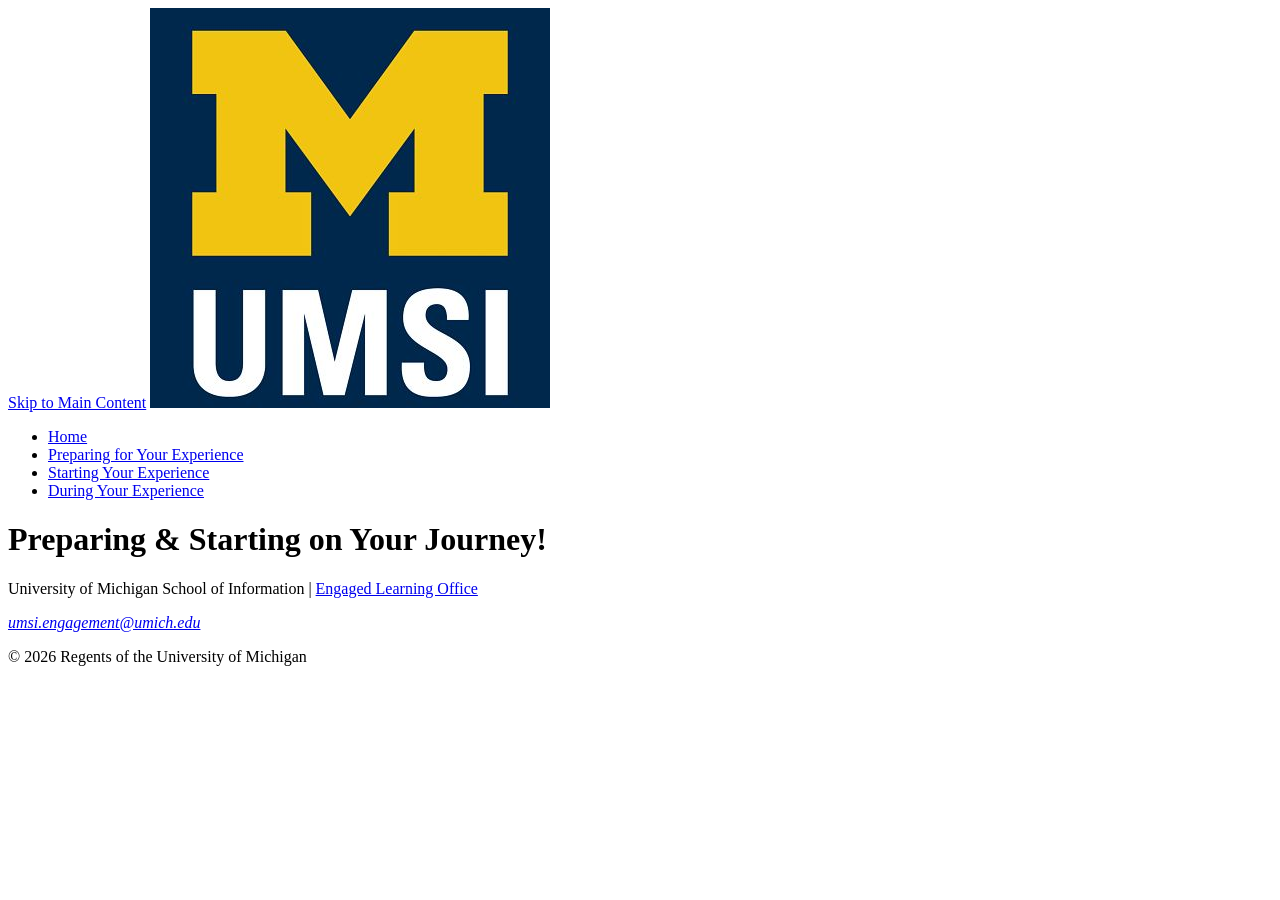
==== during.html @ 865bb902 "Add files via upload" ====
<!DOCTYPE html>
<html lang="en">
<head>
    <meta charset="UTF-8">
    <meta name="viewport" content="width=device-width, initial-scale=1.0">
    <title>During Your Experience | UMSI</title>
</head>
<body>

    <header>

  <a href = "#main">Skip to Main Content</a>
        <img src="images/UMSI_signature_vertical_informal_solidblue.jpg" alt="UMSI Logo">
        <nav>
            <ul>
                <li><a href="index.html">Home</a></li>
                <li><a href="prep.html">Preparing for Your Experience</a></li>
                <li><a href="starting.html">Starting Your Experience</a></li>
                <li><a href="during.html">During Your Experience</a></li>
            </ul>
        </nav>
    <h1>Preparing & Starting on Your Journey!</h1>
  </header>
<main id="main">


</main>
<footer>
        <p>University of Michigan School of Information | <a href="https://www.si.umich.edu/programs/engaged-learning/about-engaged-learning-office">Engaged Learning Office </a></p>
      <address>
        <a href="mailto:umsi.engagement@umich.edu">umsi.engagement@umich.edu</a>
      </address>
      <p>&copy; 2026 Regents of the University of Michigan</p>
    </footer>
    
</body>

</html>
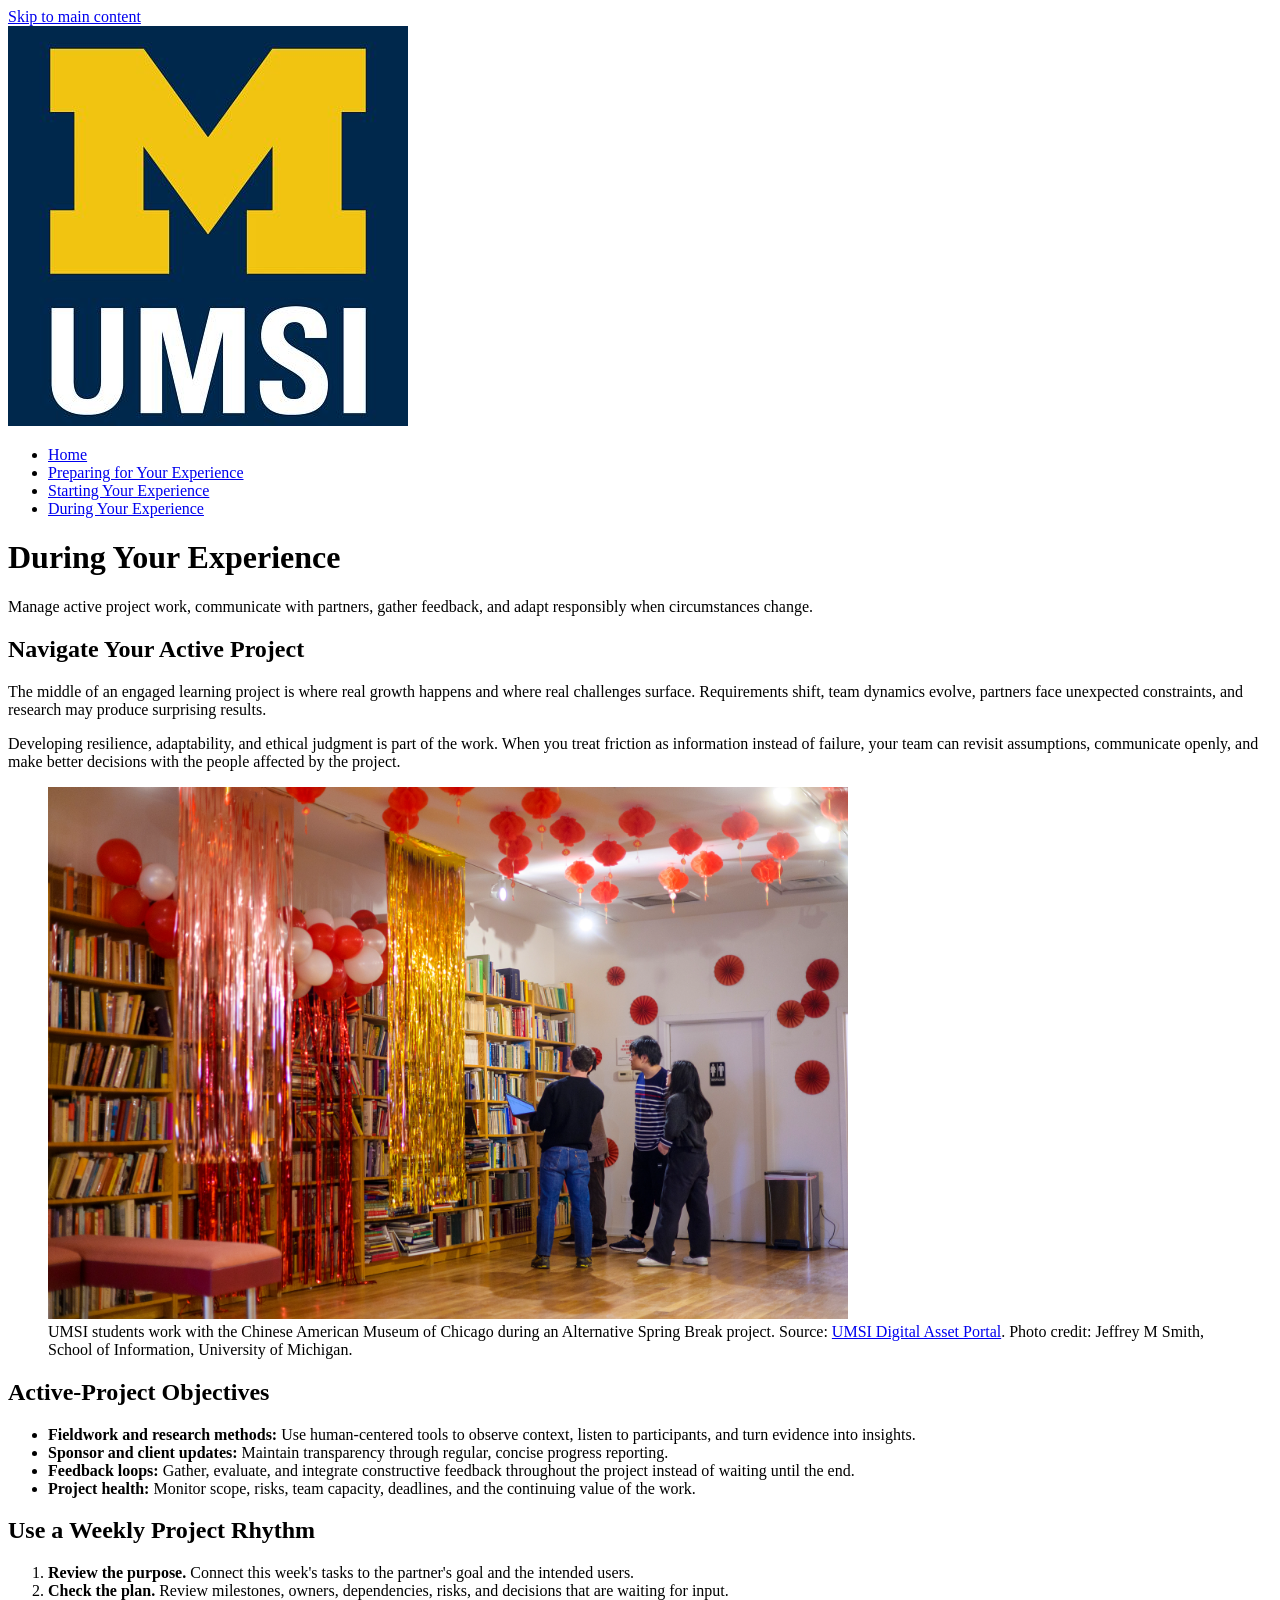
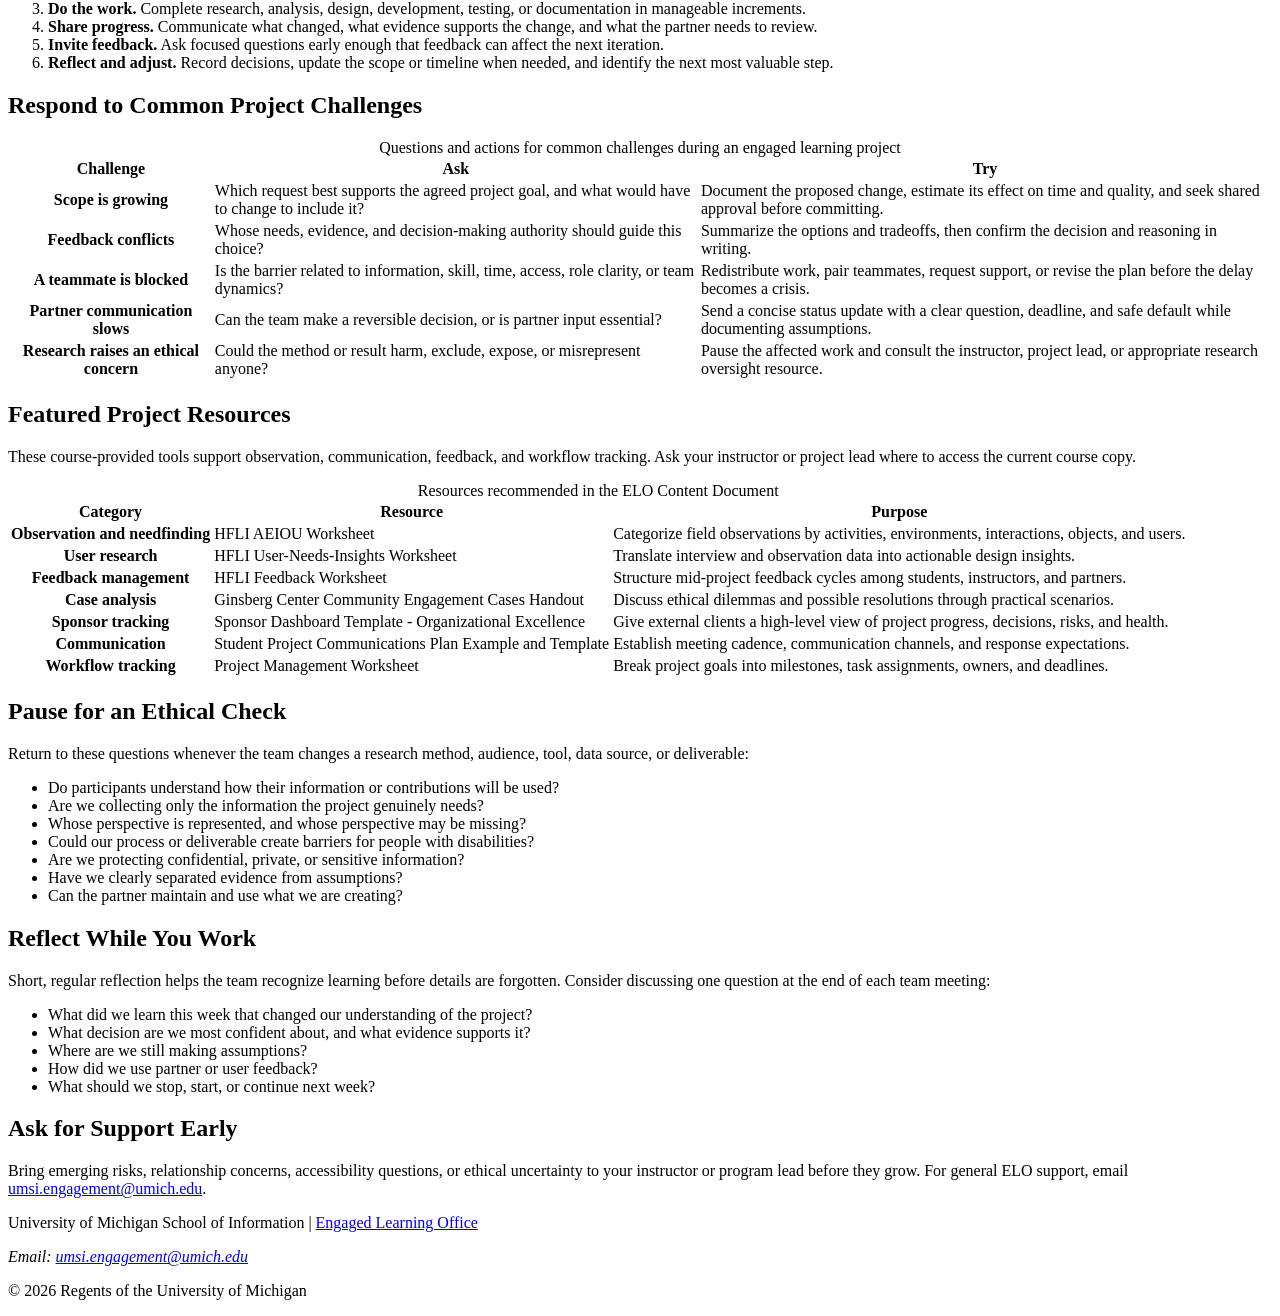
==== commit 80c79dff: "Update during experience page" ====
--- a/during.html
+++ b/during.html
@@ -1,38 +1,200 @@
-<!DOCTYPE html>
-<html lang="en">
-<head>
-    <meta charset="UTF-8">
-    <meta name="viewport" content="width=device-width, initial-scale=1.0">
-    <title>During Your Experience | UMSI</title>
-</head>
-<body>
-
-    <header>
-
-  <a href = "#main">Skip to Main Content</a>
-        <img src="images/UMSI_signature_vertical_informal_solidblue.jpg" alt="UMSI Logo">
-        <nav>
-            <ul>
-                <li><a href="index.html">Home</a></li>
-                <li><a href="prep.html">Preparing for Your Experience</a></li>
-                <li><a href="starting.html">Starting Your Experience</a></li>
-                <li><a href="during.html">During Your Experience</a></li>
-            </ul>
-        </nav>
-    <h1>Preparing & Starting on Your Journey!</h1>
-  </header>
-<main id="main">
-
-
-</main>
-<footer>
-        <p>University of Michigan School of Information | <a href="https://www.si.umich.edu/programs/engaged-learning/about-engaged-learning-office">Engaged Learning Office </a></p>
-      <address>
-        <a href="mailto:umsi.engagement@umich.edu">umsi.engagement@umich.edu</a>
-      </address>
-      <p>&copy; 2026 Regents of the University of Michigan</p>
-    </footer>
-    
-</body>
-
-</html>
+<!DOCTYPE html>
+<html lang="en">
+<head>
+    <meta charset="UTF-8">
+    <meta name="viewport" content="width=device-width, initial-scale=1.0">
+    <link rel="icon" href="images/UMSI_signature_vertical_informal_solidblue.jpg" type="image/jpeg">
+    <title>During Your Experience | UMSI</title>
+</head>
+<body>
+    <a href="#main">Skip to main content</a>
+
+    <header>
+        <img src="images/UMSI_signature_vertical_informal_solidblue.jpg"
+             alt="University of Michigan School of Information"
+             width="400" height="400">
+        <nav aria-label="Primary navigation">
+            <ul>
+                <li><a href="index.html">Home</a></li>
+                <li><a href="prep.html">Preparing for Your Experience</a></li>
+                <li><a href="starting.html">Starting Your Experience</a></li>
+                <li><a href="during.html" aria-current="page">During Your Experience</a></li>
+            </ul>
+        </nav>
+        <h1>During Your Experience</h1>
+        <p>Manage active project work, communicate with partners, gather feedback, and adapt responsibly when circumstances change.</p>
+    </header>
+
+    <main id="main">
+        <section aria-labelledby="navigate-heading">
+            <h2 id="navigate-heading">Navigate Your Active Project</h2>
+            <p>The middle of an engaged learning project is where real growth happens and where real challenges surface. Requirements shift, team dynamics evolve, partners face unexpected constraints, and research may produce surprising results.</p>
+            <p>Developing resilience, adaptability, and ethical judgment is part of the work. When you treat friction as information instead of failure, your team can revisit assumptions, communicate openly, and make better decisions with the people affected by the project.</p>
+            <figure>
+                <img src="images/UMSI_ASBChineseAmericanMuseumChicago_2026_04.png"
+                     alt="Three UMSI students stand beside bookshelves at the Chinese American Museum of Chicago"
+                     width="800" height="532">
+                <figcaption>UMSI students work with the Chinese American Museum of Chicago during an Alternative Spring Break project. Source: <a href="https://digitalassets.umich.edu/portals/djppo6wi/SI539AssetPortal">UMSI Digital Asset Portal</a>. Photo credit: Jeffrey M Smith, School of Information, University of Michigan.</figcaption>
+            </figure>
+        </section>
+
+        <section aria-labelledby="objectives-heading">
+            <h2 id="objectives-heading">Active-Project Objectives</h2>
+            <ul>
+                <li><strong>Fieldwork and research methods:</strong> Use human-centered tools to observe context, listen to participants, and turn evidence into insights.</li>
+                <li><strong>Sponsor and client updates:</strong> Maintain transparency through regular, concise progress reporting.</li>
+                <li><strong>Feedback loops:</strong> Gather, evaluate, and integrate constructive feedback throughout the project instead of waiting until the end.</li>
+                <li><strong>Project health:</strong> Monitor scope, risks, team capacity, deadlines, and the continuing value of the work.</li>
+            </ul>
+        </section>
+
+        <section aria-labelledby="rhythm-heading">
+            <h2 id="rhythm-heading">Use a Weekly Project Rhythm</h2>
+            <ol>
+                <li><strong>Review the purpose.</strong> Connect this week's tasks to the partner's goal and the intended users.</li>
+                <li><strong>Check the plan.</strong> Review milestones, owners, dependencies, risks, and decisions that are waiting for input.</li>
+                <li><strong>Do the work.</strong> Complete research, analysis, design, development, testing, or documentation in manageable increments.</li>
+                <li><strong>Share progress.</strong> Communicate what changed, what evidence supports the change, and what the partner needs to review.</li>
+                <li><strong>Invite feedback.</strong> Ask focused questions early enough that feedback can affect the next iteration.</li>
+                <li><strong>Reflect and adjust.</strong> Record decisions, update the scope or timeline when needed, and identify the next most valuable step.</li>
+            </ol>
+        </section>
+
+        <section aria-labelledby="challenge-heading">
+            <h2 id="challenge-heading">Respond to Common Project Challenges</h2>
+            <table>
+                <caption>Questions and actions for common challenges during an engaged learning project</caption>
+                <thead>
+                    <tr>
+                        <th scope="col">Challenge</th>
+                        <th scope="col">Ask</th>
+                        <th scope="col">Try</th>
+                    </tr>
+                </thead>
+                <tbody>
+                    <tr>
+                        <th scope="row">Scope is growing</th>
+                        <td>Which request best supports the agreed project goal, and what would have to change to include it?</td>
+                        <td>Document the proposed change, estimate its effect on time and quality, and seek shared approval before committing.</td>
+                    </tr>
+                    <tr>
+                        <th scope="row">Feedback conflicts</th>
+                        <td>Whose needs, evidence, and decision-making authority should guide this choice?</td>
+                        <td>Summarize the options and tradeoffs, then confirm the decision and reasoning in writing.</td>
+                    </tr>
+                    <tr>
+                        <th scope="row">A teammate is blocked</th>
+                        <td>Is the barrier related to information, skill, time, access, role clarity, or team dynamics?</td>
+                        <td>Redistribute work, pair teammates, request support, or revise the plan before the delay becomes a crisis.</td>
+                    </tr>
+                    <tr>
+                        <th scope="row">Partner communication slows</th>
+                        <td>Can the team make a reversible decision, or is partner input essential?</td>
+                        <td>Send a concise status update with a clear question, deadline, and safe default while documenting assumptions.</td>
+                    </tr>
+                    <tr>
+                        <th scope="row">Research raises an ethical concern</th>
+                        <td>Could the method or result harm, exclude, expose, or misrepresent anyone?</td>
+                        <td>Pause the affected work and consult the instructor, project lead, or appropriate research oversight resource.</td>
+                    </tr>
+                </tbody>
+            </table>
+        </section>
+
+        <section aria-labelledby="resources-heading">
+            <h2 id="resources-heading">Featured Project Resources</h2>
+            <p>These course-provided tools support observation, communication, feedback, and workflow tracking. Ask your instructor or project lead where to access the current course copy.</p>
+            <table>
+                <caption>Resources recommended in the ELO Content Document</caption>
+                <thead>
+                    <tr>
+                        <th scope="col">Category</th>
+                        <th scope="col">Resource</th>
+                        <th scope="col">Purpose</th>
+                    </tr>
+                </thead>
+                <tbody>
+                    <tr>
+                        <th scope="row">Observation and needfinding</th>
+                        <td>HFLI AEIOU Worksheet</td>
+                        <td>Categorize field observations by activities, environments, interactions, objects, and users.</td>
+                    </tr>
+                    <tr>
+                        <th scope="row">User research</th>
+                        <td>HFLI User-Needs-Insights Worksheet</td>
+                        <td>Translate interview and observation data into actionable design insights.</td>
+                    </tr>
+                    <tr>
+                        <th scope="row">Feedback management</th>
+                        <td>HFLI Feedback Worksheet</td>
+                        <td>Structure mid-project feedback cycles among students, instructors, and partners.</td>
+                    </tr>
+                    <tr>
+                        <th scope="row">Case analysis</th>
+                        <td>Ginsberg Center Community Engagement Cases Handout</td>
+                        <td>Discuss ethical dilemmas and possible resolutions through practical scenarios.</td>
+                    </tr>
+                    <tr>
+                        <th scope="row">Sponsor tracking</th>
+                        <td>Sponsor Dashboard Template - Organizational Excellence</td>
+                        <td>Give external clients a high-level view of project progress, decisions, risks, and health.</td>
+                    </tr>
+                    <tr>
+                        <th scope="row">Communication</th>
+                        <td>Student Project Communications Plan Example and Template</td>
+                        <td>Establish meeting cadence, communication channels, and response expectations.</td>
+                    </tr>
+                    <tr>
+                        <th scope="row">Workflow tracking</th>
+                        <td>Project Management Worksheet</td>
+                        <td>Break project goals into milestones, task assignments, owners, and deadlines.</td>
+                    </tr>
+                </tbody>
+            </table>
+        </section>
+
+        <section aria-labelledby="ethics-heading">
+            <h2 id="ethics-heading">Pause for an Ethical Check</h2>
+            <p>Return to these questions whenever the team changes a research method, audience, tool, data source, or deliverable:</p>
+            <ul>
+                <li>Do participants understand how their information or contributions will be used?</li>
+                <li>Are we collecting only the information the project genuinely needs?</li>
+                <li>Whose perspective is represented, and whose perspective may be missing?</li>
+                <li>Could our process or deliverable create barriers for people with disabilities?</li>
+                <li>Are we protecting confidential, private, or sensitive information?</li>
+                <li>Have we clearly separated evidence from assumptions?</li>
+                <li>Can the partner maintain and use what we are creating?</li>
+            </ul>
+        </section>
+
+        <section aria-labelledby="reflection-heading">
+            <h2 id="reflection-heading">Reflect While You Work</h2>
+            <p>Short, regular reflection helps the team recognize learning before details are forgotten. Consider discussing one question at the end of each team meeting:</p>
+            <ul>
+                <li>What did we learn this week that changed our understanding of the project?</li>
+                <li>What decision are we most confident about, and what evidence supports it?</li>
+                <li>Where are we still making assumptions?</li>
+                <li>How did we use partner or user feedback?</li>
+                <li>What should we stop, start, or continue next week?</li>
+            </ul>
+        </section>
+
+        <aside aria-labelledby="support-heading">
+            <h2 id="support-heading">Ask for Support Early</h2>
+            <p>Bring emerging risks, relationship concerns, accessibility questions, or ethical uncertainty to your instructor or program lead before they grow. For general ELO support, email <a href="mailto:umsi.engagement@umich.edu">umsi.engagement@umich.edu</a>.</p>
+        </aside>
+    </main>
+
+    <footer>
+        <p>University of Michigan School of Information | <a href="https://www.si.umich.edu/programs/engaged-learning/about-engaged-learning-office">Engaged Learning Office</a></p>
+        <address>
+            Email: <a href="mailto:umsi.engagement@umich.edu">umsi.engagement@umich.edu</a>
+        </address>
+        <p>&copy; 2026 Regents of the University of Michigan</p>
+    </footer>
+
+    <!-- Content adapted from the SI 539 course ELO Content Document and starter code. -->
+    <!-- Photographs downloaded from the UMSI Digital Asset Portal for this SI 539 course project. -->
+    <!-- Additional copy drafted with OpenAI Codex (GPT-5), September 20, 2026, and edited for this SI 539 client project. -->
+</body>
+</html>
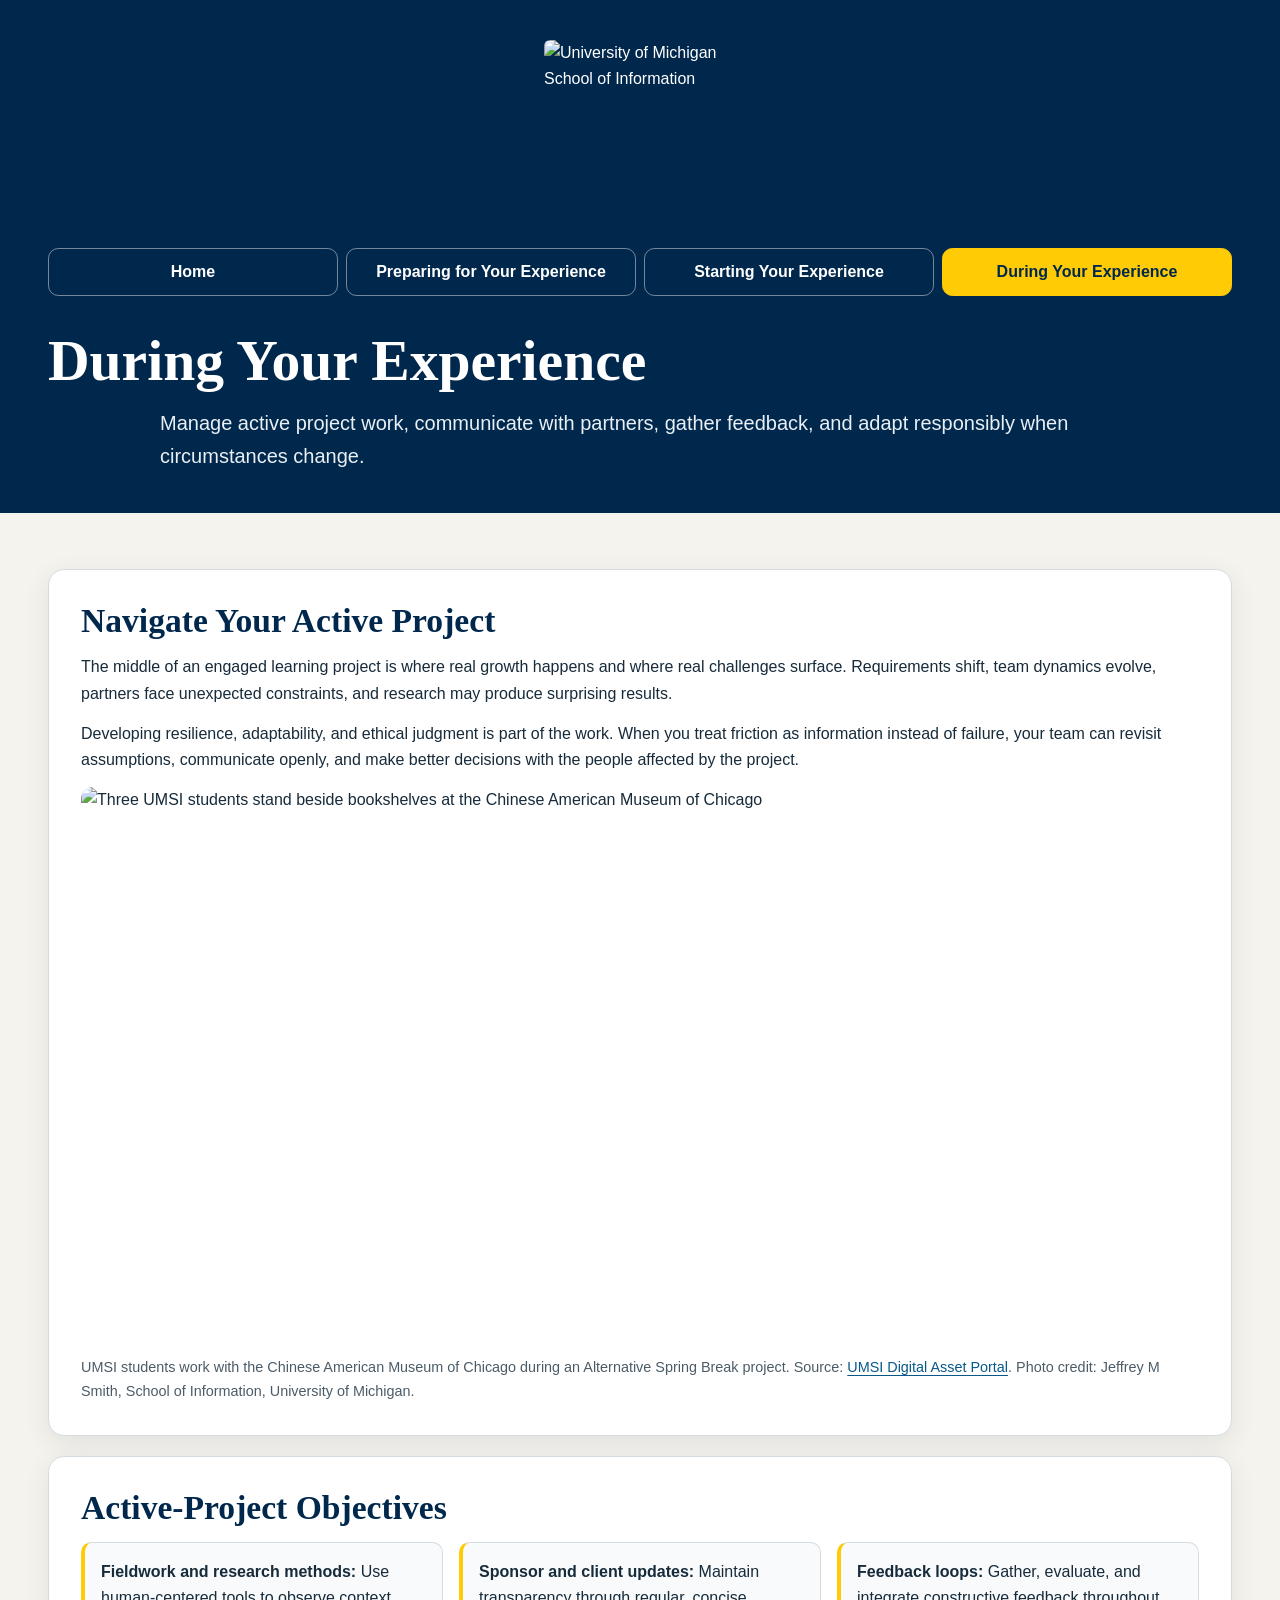
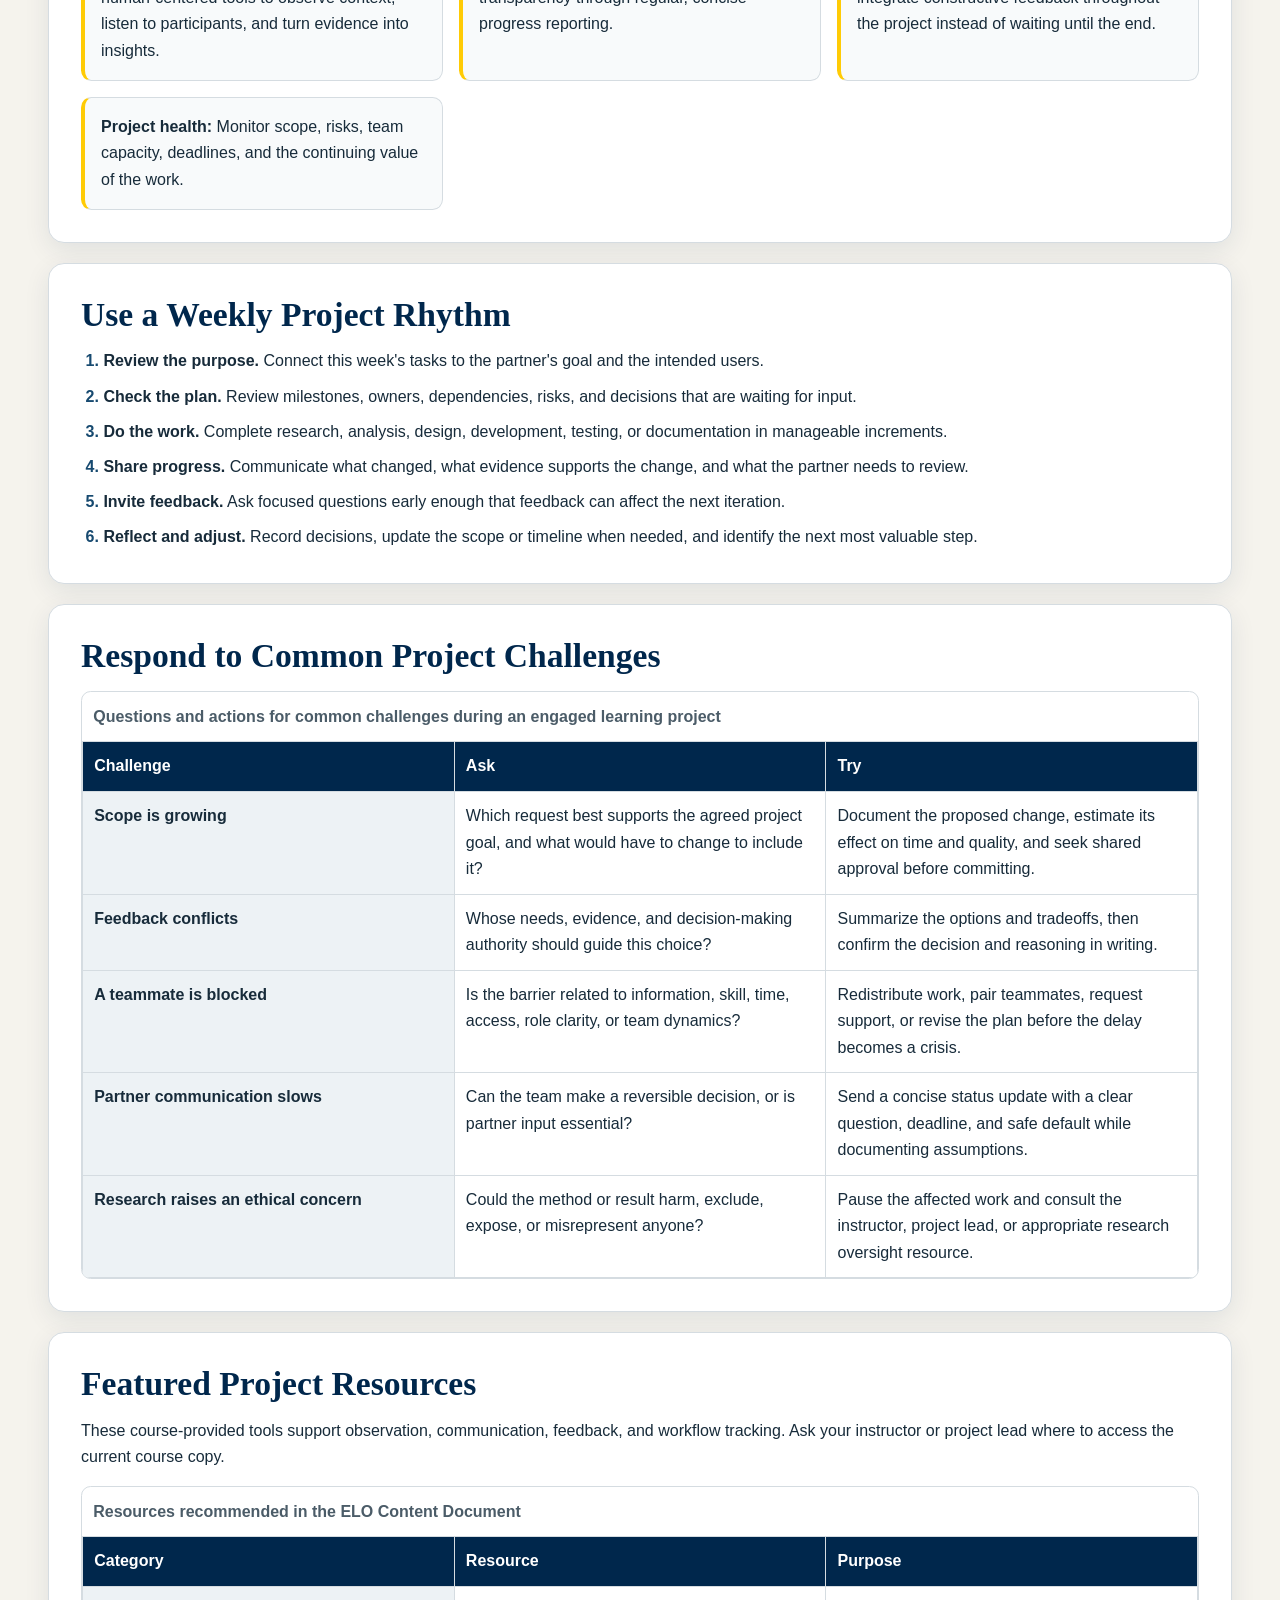
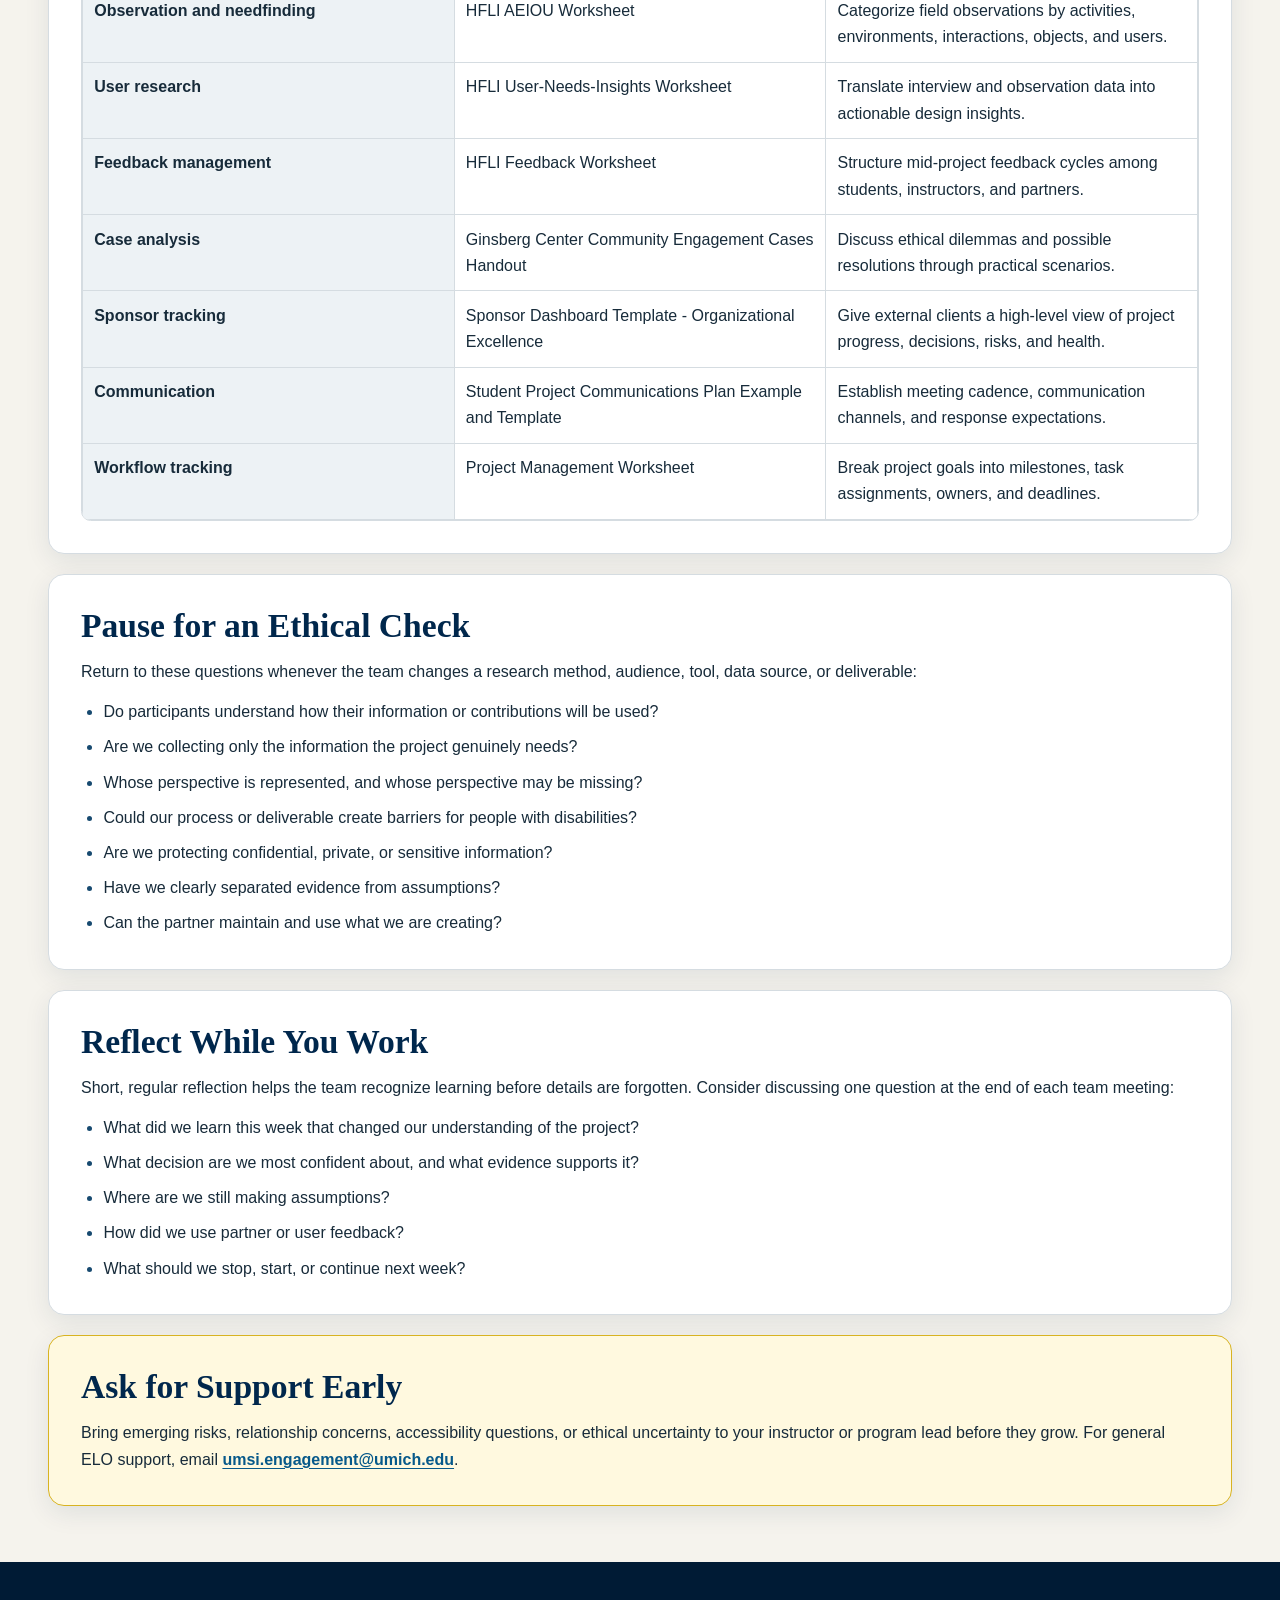
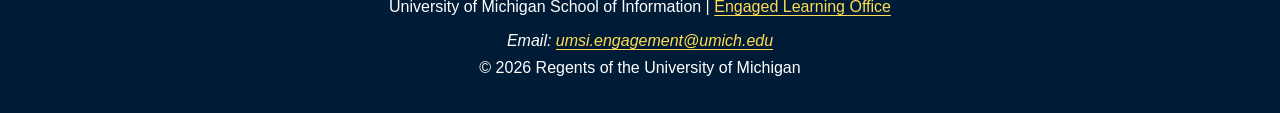
==== commit 97e8f3b9: "Add files via upload" ====
--- a/during.html
+++ b/during.html
@@ -3,17 +3,20 @@
 <head>
     <meta charset="UTF-8">
     <meta name="viewport" content="width=device-width, initial-scale=1.0">
-    <link rel="icon" href="images/UMSI_signature_vertical_informal_solidblue.jpg" type="image/jpeg">
+    <link rel="icon" href="images/umsi_signature_vertical_informal_solidblue.jpg" type="image/jpeg">
+    <link rel="stylesheet" href="html5reset.css">
+    <link rel="stylesheet" href="style.css">
     <title>During Your Experience | UMSI</title>
 </head>
-<body>
-    <a href="#main">Skip to main content</a>
-
-    <header>
-        <img src="images/UMSI_signature_vertical_informal_solidblue.jpg"
+<body>
+    <!-- Page structure adapted from the SI 539 Client Project Starter Code. -->
+    <a class="skip-link" href="#main">Skip to main content</a>
+
+    <header class="site-header">
+        <img src="images/umsi_signature_vertical_informal_solidblue.jpg"
              alt="University of Michigan School of Information"
              width="400" height="400">
-        <nav aria-label="Primary navigation">
+        <nav class="primary-nav" aria-label="Primary navigation">
             <ul>
                 <li><a href="index.html">Home</a></li>
                 <li><a href="prep.html">Preparing for Your Experience</a></li>
@@ -31,7 +34,7 @@
             <p>The middle of an engaged learning project is where real growth happens and where real challenges surface. Requirements shift, team dynamics evolve, partners face unexpected constraints, and research may produce surprising results.</p>
             <p>Developing resilience, adaptability, and ethical judgment is part of the work. When you treat friction as information instead of failure, your team can revisit assumptions, communicate openly, and make better decisions with the people affected by the project.</p>
             <figure>
-                <img src="images/UMSI_ASBChineseAmericanMuseumChicago_2026_04.png"
+                <img src="images/umsi_asbchineseamericanmuseumchicago_2026_04.png"
                      alt="Three UMSI students stand beside bookshelves at the Chinese American Museum of Chicago"
                      width="800" height="532">
                 <figcaption>UMSI students work with the Chinese American Museum of Chicago during an Alternative Spring Break project. Source: <a href="https://digitalassets.umich.edu/portals/djppo6wi/SI539AssetPortal">UMSI Digital Asset Portal</a>. Photo credit: Jeffrey M Smith, School of Information, University of Michigan.</figcaption>
@@ -62,6 +65,7 @@
 
         <section aria-labelledby="challenge-heading">
             <h2 id="challenge-heading">Respond to Common Project Challenges</h2>
+            <div class="table-scroll" role="region" aria-label="Common project challenges table; scroll horizontally" tabindex="0">
             <table>
                 <caption>Questions and actions for common challenges during an engaged learning project</caption>
                 <thead>
@@ -98,12 +102,14 @@
                         <td>Pause the affected work and consult the instructor, project lead, or appropriate research oversight resource.</td>
                     </tr>
                 </tbody>
-            </table>
+            </table>
+            </div>
         </section>
 
         <section aria-labelledby="resources-heading">
             <h2 id="resources-heading">Featured Project Resources</h2>
             <p>These course-provided tools support observation, communication, feedback, and workflow tracking. Ask your instructor or project lead where to access the current course copy.</p>
+            <div class="table-scroll" role="region" aria-label="Featured project resources table; scroll horizontally" tabindex="0">
             <table>
                 <caption>Resources recommended in the ELO Content Document</caption>
                 <thead>
@@ -150,7 +156,8 @@
                         <td>Break project goals into milestones, task assignments, owners, and deadlines.</td>
                     </tr>
                 </tbody>
-            </table>
+            </table>
+            </div>
         </section>
 
         <section aria-labelledby="ethics-heading">
@@ -193,8 +200,14 @@
         <p>&copy; 2026 Regents of the University of Michigan</p>
     </footer>
 
-    <!-- Content adapted from the SI 539 course ELO Content Document and starter code. -->
-    <!-- Photographs downloaded from the UMSI Digital Asset Portal for this SI 539 course project. -->
-    <!-- Additional copy drafted with OpenAI Codex (GPT-5), September 20, 2026, and edited for this SI 539 client project. -->
+    
+    
+    
 </body>
 </html>
+
+
+
+
+
+
--- a/style.css
+++ b/style.css
@@ -0,0 +1,348 @@
+:root {
+    color-scheme: light;
+    --blue: #00274c;
+    --blue-soft: #174a70;
+    --maize: #ffcb05;
+    --ink: #172b3a;
+    --muted: #4b5c68;
+    --paper: #f5f3ed;
+    --surface: #ffffff;
+    --line: #d5dce1;
+    --focus: #a34700;
+    --content-width: 74rem;
+    --radius: 1rem;
+    --shadow: 0 0.45rem 1.6rem rgb(0 39 76 / 9%);
+}
+
+body {
+    min-width: 20rem;
+    background: var(--paper);
+    color: var(--ink);
+    font-family: "Atkinson Hyperlegible", "Trebuchet MS", Arial, sans-serif;
+    font-size: 1rem;
+    line-height: 1.65;
+}
+
+a {
+    color: #07598a;
+    text-decoration-thickness: 0.09em;
+    text-underline-offset: 0.18em;
+}
+
+a:hover {
+    color: var(--blue);
+    text-decoration-thickness: 0.15em;
+}
+
+a:focus-visible,
+button:focus-visible,
+iframe:focus-visible {
+    outline: 0.2rem solid var(--focus);
+    outline-offset: 0.2rem;
+    border-radius: 0.2rem;
+}
+
+.skip-link {
+    position: absolute;
+    z-index: 10;
+    top: 0.75rem;
+    left: 0.75rem;
+    transform: translateY(-200%);
+    padding: 0.7rem 1rem;
+    border-radius: 0.5rem;
+    background: var(--maize);
+    color: var(--blue);
+    font-weight: 800;
+}
+
+.skip-link:focus {
+    transform: translateY(0);
+}
+
+.site-header {
+    padding: clamp(1rem, 4vw, 2.5rem) max(1rem, calc((100% - var(--content-width)) / 2));
+    background: var(--blue);
+    color: #fff;
+}
+
+.site-header > img {
+    width: min(12rem, 58vw);
+    height: auto;
+    margin: 0 auto 1rem;
+    border-radius: 0.4rem;
+}
+
+.primary-nav {
+    margin: 0 auto 1.5rem;
+    max-width: var(--content-width);
+}
+
+.primary-nav ul {
+    display: grid;
+    grid-template-columns: repeat(auto-fit, minmax(min(100%, 10rem), 1fr));
+    gap: 0.5rem;
+    list-style: none;
+}
+
+.primary-nav a {
+    display: flex;
+    min-height: 3rem;
+    align-items: center;
+    justify-content: center;
+    padding: 0.65rem 0.8rem;
+    border: 1px solid rgb(255 255 255 / 45%);
+    border-radius: 0.65rem;
+    color: #fff;
+    font-weight: 700;
+    line-height: 1.25;
+    text-align: center;
+    text-decoration: none;
+}
+
+.primary-nav a:hover,
+.primary-nav a[aria-current="page"] {
+    border-color: var(--maize);
+    background: var(--maize);
+    color: var(--blue);
+}
+
+.site-header > h1,
+.site-header > p {
+    max-width: var(--content-width);
+    margin-inline: auto;
+}
+
+h1,
+h2,
+h3 {
+    color: var(--blue);
+    font-family: Georgia, "Times New Roman", serif;
+    line-height: 1.15;
+    text-wrap: balance;
+}
+
+.site-header > h1 {
+    margin-top: clamp(1rem, 3vw, 2rem);
+    color: #fff;
+    font-size: clamp(2rem, 7vw, 3.6rem);
+}
+
+.site-header > p {
+    margin-top: 0.8rem;
+    max-width: 60rem;
+    color: #e9f0f5;
+    font-size: clamp(1.05rem, 2.5vw, 1.25rem);
+}
+
+main {
+    width: min(calc(100% - 2rem), var(--content-width));
+    margin: clamp(1.5rem, 5vw, 3.5rem) auto;
+}
+
+main > section,
+main > aside {
+    margin-block: 1.25rem;
+    padding: clamp(1.1rem, 3.5vw, 2rem);
+    border: 1px solid var(--line);
+    border-radius: var(--radius);
+    background: var(--surface);
+    box-shadow: var(--shadow);
+}
+
+main h2 {
+    margin-bottom: 0.85rem;
+    font-size: clamp(1.45rem, 4vw, 2.1rem);
+}
+
+main h3 {
+    margin-bottom: 0.5rem;
+    font-size: clamp(1.15rem, 3vw, 1.4rem);
+}
+
+main p + p,
+main p + ul,
+main p + ol,
+main p + figure,
+main h2 + p,
+main h3 + p {
+    margin-top: 0.85rem;
+}
+
+main ul,
+main ol {
+    padding-left: 1.4rem;
+}
+
+main li + li {
+    margin-top: 0.55rem;
+}
+
+main li::marker {
+    color: var(--blue-soft);
+    font-weight: 800;
+}
+
+figure {
+    margin-top: 1.25rem;
+}
+
+figure img {
+    width: 100%;
+    max-height: 35rem;
+    border-radius: 0.75rem;
+    object-fit: cover;
+}
+
+figcaption {
+    margin-top: 0.55rem;
+    color: var(--muted);
+    font-size: 0.9rem;
+}
+
+
+#main > section[aria-labelledby="stages-heading"],
+#main > section[aria-labelledby="goals-heading"] ul,
+#main > section[aria-labelledby="objectives-heading"] ul {
+    display: grid;
+    grid-template-columns: repeat(auto-fit, minmax(min(100%, 17rem), 1fr));
+    gap: 1rem;
+}
+
+#main > section[aria-labelledby="stages-heading"] > h2,
+#main > section[aria-labelledby="stages-heading"] > p {
+    grid-column: 1 / -1;
+}
+
+#main > section[aria-labelledby="stages-heading"] article,
+#main > section[aria-labelledby="goals-heading"] li,
+#main > section[aria-labelledby="objectives-heading"] li {
+    padding: 1rem;
+    border: 1px solid var(--line);
+    border-left: 0.3rem solid var(--maize);
+    border-radius: 0.65rem;
+    background: #f8fafb;
+}
+
+#main > section[aria-labelledby="goals-heading"] ul,
+#main > section[aria-labelledby="objectives-heading"] ul {
+    padding: 0;
+    list-style: none;
+}
+
+#main > section[aria-labelledby="goals-heading"] li + li,
+#main > section[aria-labelledby="objectives-heading"] li + li {
+    margin-top: 0;
+}
+
+#main > section[aria-labelledby="stages-heading"] article a {
+    display: inline-flex;
+    min-height: 2.75rem;
+    align-items: center;
+    margin-top: 0.65rem;
+    font-weight: 800;
+}
+
+iframe {
+    display: block;
+    width: 100%;
+    aspect-ratio: 16 / 9;
+    height: auto;
+    margin-top: 1rem;
+    border: 0;
+    border-radius: 0.75rem;
+}
+
+.table-scroll {
+    max-width: 100%;
+    margin-top: 1rem;
+    overflow-x: auto;
+    border: 1px solid var(--line);
+    border-radius: 0.6rem;
+}
+
+.table-scroll:focus-visible {
+    outline: 0.2rem solid var(--focus);
+    outline-offset: 0.2rem;
+}
+
+table {
+    width: 100%;
+    min-width: 42rem;
+    table-layout: fixed;
+    border: 1px solid var(--line);
+    overflow-wrap: anywhere;
+}
+
+caption {
+    padding: 0.7rem;
+    color: var(--muted);
+    font-weight: 700;
+    text-align: left;
+}
+
+th,
+td {
+    padding: 0.7rem;
+    border: 1px solid var(--line);
+    vertical-align: top;
+    text-align: left;
+}
+
+thead th {
+    background: var(--blue);
+    color: #fff;
+}
+
+tbody th {
+    background: #edf2f5;
+}
+
+main > aside {
+    border-color: #d8b321;
+    background: #fff9df;
+}
+
+main > aside h2 {
+    color: var(--blue);
+}
+
+main > aside a {
+    font-weight: 800;
+}
+
+footer {
+    padding: 2rem max(1rem, calc((100% - var(--content-width)) / 2));
+    background: #001b35;
+    color: #fff;
+    text-align: center;
+}
+
+footer p + p,
+footer address {
+    margin-top: 0.5rem;
+}
+
+footer a {
+    color: #ffdc52;
+}
+
+footer a:hover {
+    color: #fff;
+}
+
+@media (prefers-reduced-motion: reduce) {
+    html {
+        scroll-behavior: auto;
+    }
+
+    *,
+    *::before,
+    *::after {
+        animation-duration: 0.01ms !important;
+        animation-iteration-count: 1 !important;
+        transition-duration: 0.01ms !important;
+    }
+}
+
+
+
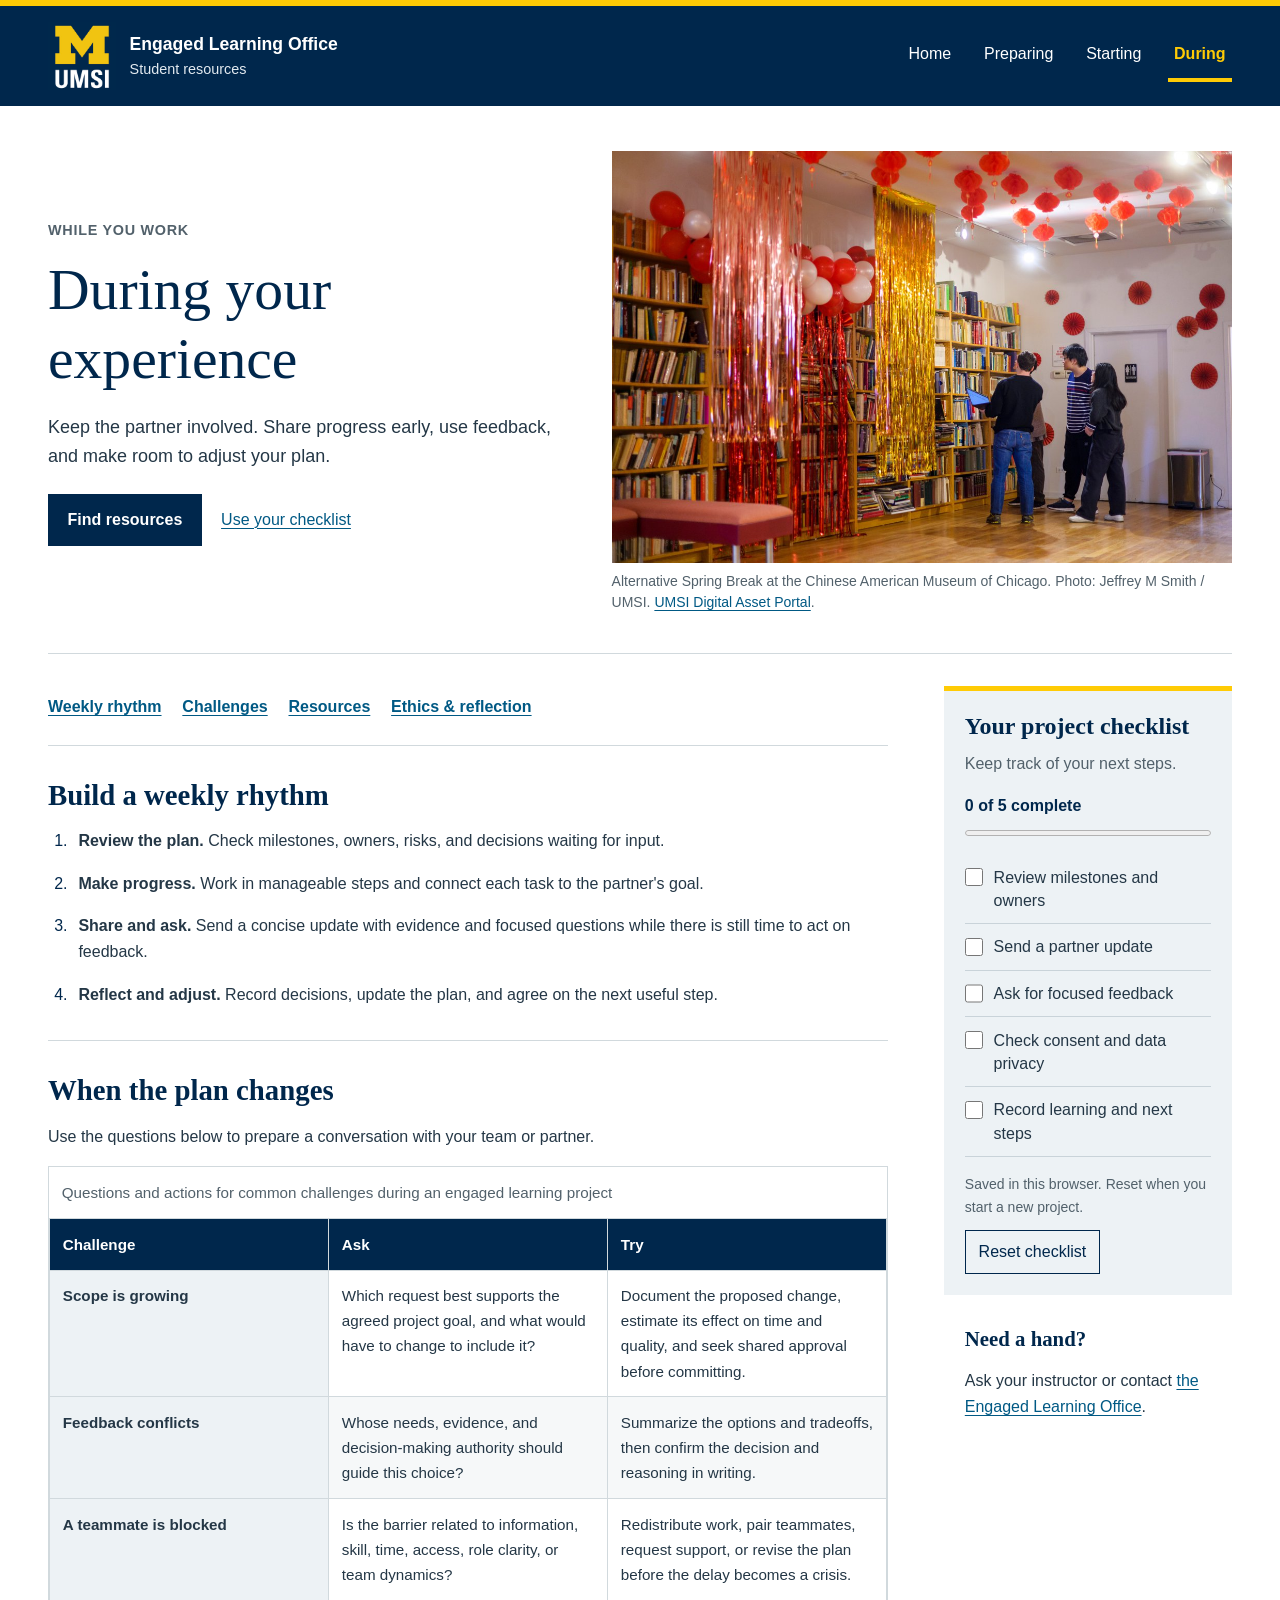
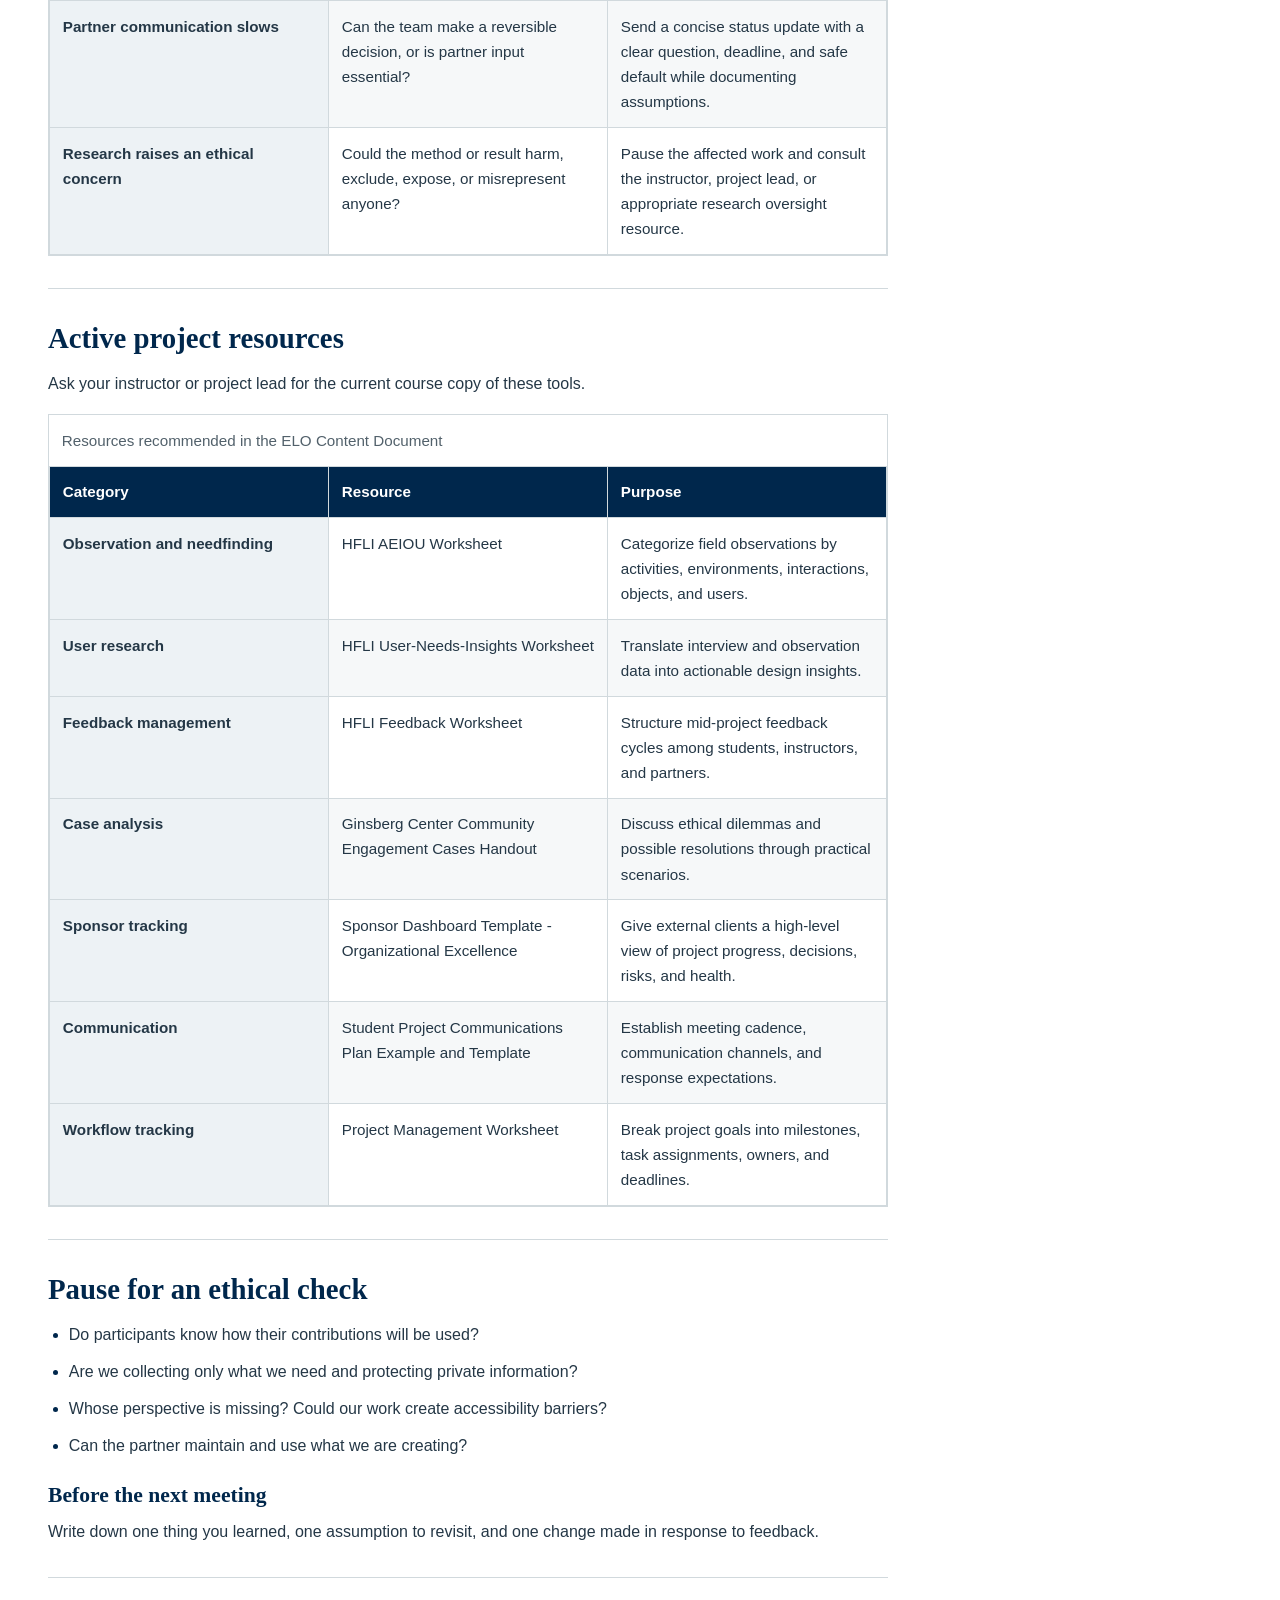
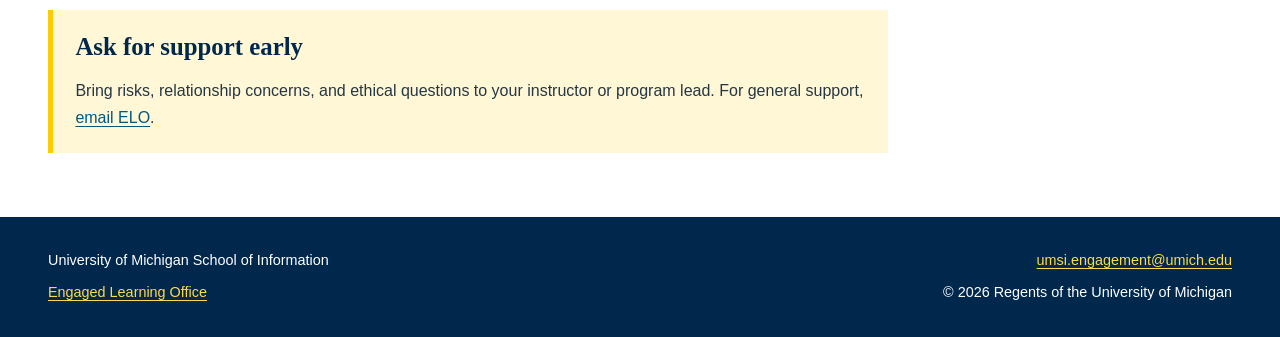
==== commit a3119423: "Add tablet and desktop layouts and project checklists" ====
--- a/during.html
+++ b/during.html
@@ -3,211 +3,203 @@
 <head>
     <meta charset="UTF-8">
     <meta name="viewport" content="width=device-width, initial-scale=1.0">
-    <link rel="icon" href="images/umsi_signature_vertical_informal_solidblue.jpg" type="image/jpeg">
-    <link rel="stylesheet" href="html5reset.css">
+    <link rel="icon" href="images/umsi_signature_vertical_informal_solidblue.jpg" type="image/jpeg">
+    <link rel="stylesheet" href="html5reset.css">
     <link rel="stylesheet" href="style.css">
+    <script src="js/script.js" defer></script>
     <title>During Your Experience | UMSI</title>
 </head>
-<body>
-    <!-- Page structure adapted from the SI 539 Client Project Starter Code. -->
+<body>
     <a class="skip-link" href="#main">Skip to main content</a>
-
     <header class="site-header">
-        <img src="images/umsi_signature_vertical_informal_solidblue.jpg"
-             alt="University of Michigan School of Information"
-             width="400" height="400">
-        <nav class="primary-nav" aria-label="Primary navigation">
-            <ul>
+        <div class="header-inner">
+            <a class="site-brand" href="index.html">
+                <img src="images/umsi_signature_vertical_informal_solidblue.jpg" alt="University of Michigan School of Information" width="400" height="400">
+                <span>Engaged Learning Office<span class="brand-subtitle">Student resources</span></span>
+            </a>
+            <nav class="primary-nav" aria-label="Primary navigation">
+                <ul>
                 <li><a href="index.html">Home</a></li>
-                <li><a href="prep.html">Preparing for Your Experience</a></li>
-                <li><a href="starting.html">Starting Your Experience</a></li>
-                <li><a href="during.html" aria-current="page">During Your Experience</a></li>
-            </ul>
-        </nav>
-        <h1>During Your Experience</h1>
-        <p>Manage active project work, communicate with partners, gather feedback, and adapt responsibly when circumstances change.</p>
+                <li><a href="prep.html">Preparing</a></li>
+                <li><a href="starting.html">Starting</a></li>
+                <li><a href="during.html" aria-current="page">During</a></li>
+                </ul>
+            </nav>
+        </div>
     </header>
-
-    <main id="main">
-        <section aria-labelledby="navigate-heading">
-            <h2 id="navigate-heading">Navigate Your Active Project</h2>
-            <p>The middle of an engaged learning project is where real growth happens and where real challenges surface. Requirements shift, team dynamics evolve, partners face unexpected constraints, and research may produce surprising results.</p>
-            <p>Developing resilience, adaptability, and ethical judgment is part of the work. When you treat friction as information instead of failure, your team can revisit assumptions, communicate openly, and make better decisions with the people affected by the project.</p>
+    <main id="main" tabindex="-1">
+        <section class="page-intro" aria-labelledby="page-title">
+            <div class="intro-copy">
+                <p class="eyebrow">While you work</p>
+                <h1 id="page-title">During your experience</h1>
+                <p class="intro-text">Keep the partner involved. Share progress early, use feedback, and make room to adjust your plan.</p>
+                <div class="intro-links"><a class="button-link" href="#resources">Find resources</a><a href="#checklist">Use your checklist</a></div>
+            </div>
             <figure>
-                <img src="images/umsi_asbchineseamericanmuseumchicago_2026_04.png"
-                     alt="Three UMSI students stand beside bookshelves at the Chinese American Museum of Chicago"
-                     width="800" height="532">
-                <figcaption>UMSI students work with the Chinese American Museum of Chicago during an Alternative Spring Break project. Source: <a href="https://digitalassets.umich.edu/portals/djppo6wi/SI539AssetPortal">UMSI Digital Asset Portal</a>. Photo credit: Jeffrey M Smith, School of Information, University of Michigan.</figcaption>
+                <img src="images/umsi_asbchineseamericanmuseumchicago_2026_04.jpg" alt="Three UMSI students stand beside bookshelves at the Chinese American Museum of Chicago" width="1200" height="798" fetchpriority="high">
+                <figcaption>Alternative Spring Break at the Chinese American Museum of Chicago. Photo: Jeffrey M Smith / UMSI. <a href="https://digitalassets.umich.edu/portals/djppo6wi/SI539AssetPortal">UMSI Digital Asset Portal</a>.</figcaption>
             </figure>
         </section>
-
-        <section aria-labelledby="objectives-heading">
-            <h2 id="objectives-heading">Active-Project Objectives</h2>
-            <ul>
-                <li><strong>Fieldwork and research methods:</strong> Use human-centered tools to observe context, listen to participants, and turn evidence into insights.</li>
-                <li><strong>Sponsor and client updates:</strong> Maintain transparency through regular, concise progress reporting.</li>
-                <li><strong>Feedback loops:</strong> Gather, evaluate, and integrate constructive feedback throughout the project instead of waiting until the end.</li>
-                <li><strong>Project health:</strong> Monitor scope, risks, team capacity, deadlines, and the continuing value of the work.</li>
-            </ul>
-        </section>
-
-        <section aria-labelledby="rhythm-heading">
-            <h2 id="rhythm-heading">Use a Weekly Project Rhythm</h2>
-            <ol>
-                <li><strong>Review the purpose.</strong> Connect this week's tasks to the partner's goal and the intended users.</li>
-                <li><strong>Check the plan.</strong> Review milestones, owners, dependencies, risks, and decisions that are waiting for input.</li>
-                <li><strong>Do the work.</strong> Complete research, analysis, design, development, testing, or documentation in manageable increments.</li>
-                <li><strong>Share progress.</strong> Communicate what changed, what evidence supports the change, and what the partner needs to review.</li>
-                <li><strong>Invite feedback.</strong> Ask focused questions early enough that feedback can affect the next iteration.</li>
-                <li><strong>Reflect and adjust.</strong> Record decisions, update the scope or timeline when needed, and identify the next most valuable step.</li>
-            </ol>
-        </section>
-
-        <section aria-labelledby="challenge-heading">
-            <h2 id="challenge-heading">Respond to Common Project Challenges</h2>
-            <div class="table-scroll" role="region" aria-label="Common project challenges table; scroll horizontally" tabindex="0">
-            <table>
-                <caption>Questions and actions for common challenges during an engaged learning project</caption>
-                <thead>
-                    <tr>
-                        <th scope="col">Challenge</th>
-                        <th scope="col">Ask</th>
-                        <th scope="col">Try</th>
-                    </tr>
-                </thead>
-                <tbody>
-                    <tr>
-                        <th scope="row">Scope is growing</th>
-                        <td>Which request best supports the agreed project goal, and what would have to change to include it?</td>
-                        <td>Document the proposed change, estimate its effect on time and quality, and seek shared approval before committing.</td>
-                    </tr>
-                    <tr>
-                        <th scope="row">Feedback conflicts</th>
-                        <td>Whose needs, evidence, and decision-making authority should guide this choice?</td>
-                        <td>Summarize the options and tradeoffs, then confirm the decision and reasoning in writing.</td>
-                    </tr>
-                    <tr>
-                        <th scope="row">A teammate is blocked</th>
-                        <td>Is the barrier related to information, skill, time, access, role clarity, or team dynamics?</td>
-                        <td>Redistribute work, pair teammates, request support, or revise the plan before the delay becomes a crisis.</td>
-                    </tr>
-                    <tr>
-                        <th scope="row">Partner communication slows</th>
-                        <td>Can the team make a reversible decision, or is partner input essential?</td>
-                        <td>Send a concise status update with a clear question, deadline, and safe default while documenting assumptions.</td>
-                    </tr>
-                    <tr>
-                        <th scope="row">Research raises an ethical concern</th>
-                        <td>Could the method or result harm, exclude, expose, or misrepresent anyone?</td>
-                        <td>Pause the affected work and consult the instructor, project lead, or appropriate research oversight resource.</td>
-                    </tr>
-                </tbody>
-            </table>
-            </div>
-        </section>
-
-        <section aria-labelledby="resources-heading">
-            <h2 id="resources-heading">Featured Project Resources</h2>
-            <p>These course-provided tools support observation, communication, feedback, and workflow tracking. Ask your instructor or project lead where to access the current course copy.</p>
-            <div class="table-scroll" role="region" aria-label="Featured project resources table; scroll horizontally" tabindex="0">
-            <table>
-                <caption>Resources recommended in the ELO Content Document</caption>
-                <thead>
-                    <tr>
-                        <th scope="col">Category</th>
-                        <th scope="col">Resource</th>
-                        <th scope="col">Purpose</th>
-                    </tr>
-                </thead>
-                <tbody>
-                    <tr>
-                        <th scope="row">Observation and needfinding</th>
-                        <td>HFLI AEIOU Worksheet</td>
-                        <td>Categorize field observations by activities, environments, interactions, objects, and users.</td>
-                    </tr>
-                    <tr>
-                        <th scope="row">User research</th>
-                        <td>HFLI User-Needs-Insights Worksheet</td>
-                        <td>Translate interview and observation data into actionable design insights.</td>
-                    </tr>
-                    <tr>
-                        <th scope="row">Feedback management</th>
-                        <td>HFLI Feedback Worksheet</td>
-                        <td>Structure mid-project feedback cycles among students, instructors, and partners.</td>
-                    </tr>
-                    <tr>
-                        <th scope="row">Case analysis</th>
-                        <td>Ginsberg Center Community Engagement Cases Handout</td>
-                        <td>Discuss ethical dilemmas and possible resolutions through practical scenarios.</td>
-                    </tr>
-                    <tr>
-                        <th scope="row">Sponsor tracking</th>
-                        <td>Sponsor Dashboard Template - Organizational Excellence</td>
-                        <td>Give external clients a high-level view of project progress, decisions, risks, and health.</td>
-                    </tr>
-                    <tr>
-                        <th scope="row">Communication</th>
-                        <td>Student Project Communications Plan Example and Template</td>
-                        <td>Establish meeting cadence, communication channels, and response expectations.</td>
-                    </tr>
-                    <tr>
-                        <th scope="row">Workflow tracking</th>
-                        <td>Project Management Worksheet</td>
-                        <td>Break project goals into milestones, task assignments, owners, and deadlines.</td>
-                    </tr>
-                </tbody>
-            </table>
-            </div>
-        </section>
-
-        <section aria-labelledby="ethics-heading">
-            <h2 id="ethics-heading">Pause for an Ethical Check</h2>
-            <p>Return to these questions whenever the team changes a research method, audience, tool, data source, or deliverable:</p>
-            <ul>
-                <li>Do participants understand how their information or contributions will be used?</li>
-                <li>Are we collecting only the information the project genuinely needs?</li>
-                <li>Whose perspective is represented, and whose perspective may be missing?</li>
-                <li>Could our process or deliverable create barriers for people with disabilities?</li>
-                <li>Are we protecting confidential, private, or sensitive information?</li>
-                <li>Have we clearly separated evidence from assumptions?</li>
-                <li>Can the partner maintain and use what we are creating?</li>
-            </ul>
-        </section>
-
-        <section aria-labelledby="reflection-heading">
-            <h2 id="reflection-heading">Reflect While You Work</h2>
-            <p>Short, regular reflection helps the team recognize learning before details are forgotten. Consider discussing one question at the end of each team meeting:</p>
-            <ul>
-                <li>What did we learn this week that changed our understanding of the project?</li>
-                <li>What decision are we most confident about, and what evidence supports it?</li>
-                <li>Where are we still making assumptions?</li>
-                <li>How did we use partner or user feedback?</li>
-                <li>What should we stop, start, or continue next week?</li>
-            </ul>
-        </section>
-
-        <aside aria-labelledby="support-heading">
-            <h2 id="support-heading">Ask for Support Early</h2>
-            <p>Bring emerging risks, relationship concerns, accessibility questions, or ethical uncertainty to your instructor or program lead before they grow. For general ELO support, email <a href="mailto:umsi.engagement@umich.edu">umsi.engagement@umich.edu</a>.</p>
-        </aside>
+        <div class="page-layout">
+            <div class="page-content">
+                <nav class="section-nav" aria-label="On this page"><a href="#rhythm">Weekly rhythm</a><a href="#challenges">Challenges</a><a href="#resources">Resources</a><a href="#ethics">Ethics &amp; reflection</a></nav>
+                <section id="rhythm" aria-labelledby="rhythm-heading">
+                    <h2 id="rhythm-heading">Build a weekly rhythm</h2>
+                    <ol class="steps">
+                        <li><strong>Review the plan.</strong> Check milestones, owners, risks, and decisions waiting for input.</li>
+                        <li><strong>Make progress.</strong> Work in manageable steps and connect each task to the partner's goal.</li>
+                        <li><strong>Share and ask.</strong> Send a concise update with evidence and focused questions while there is still time to act on feedback.</li>
+                        <li><strong>Reflect and adjust.</strong> Record decisions, update the plan, and agree on the next useful step.</li>
+                    </ol>
+                </section>
+                <section id="challenges" aria-labelledby="challenge-heading">
+                    <h2 id="challenge-heading">When the plan changes</h2>
+                    <p>Use the questions below to prepare a conversation with your team or partner.</p>
+                    <div aria-label="Common project challenges table; scroll horizontally" class="table-scroll" role="region" tabindex="0">
+<table>
+<caption>Questions and actions for common challenges during an engaged learning project</caption>
+<thead>
+<tr>
+<th scope="col">Challenge</th>
+<th scope="col">Ask</th>
+<th scope="col">Try</th>
+</tr>
+</thead>
+<tbody>
+<tr>
+<th scope="row">Scope is growing</th>
+<td>Which request best supports the agreed project goal, and what would have to change to include it?</td>
+<td>Document the proposed change, estimate its effect on time and quality, and seek shared approval before committing.</td>
+</tr>
+<tr>
+<th scope="row">Feedback conflicts</th>
+<td>Whose needs, evidence, and decision-making authority should guide this choice?</td>
+<td>Summarize the options and tradeoffs, then confirm the decision and reasoning in writing.</td>
+</tr>
+<tr>
+<th scope="row">A teammate is blocked</th>
+<td>Is the barrier related to information, skill, time, access, role clarity, or team dynamics?</td>
+<td>Redistribute work, pair teammates, request support, or revise the plan before the delay becomes a crisis.</td>
+</tr>
+<tr>
+<th scope="row">Partner communication slows</th>
+<td>Can the team make a reversible decision, or is partner input essential?</td>
+<td>Send a concise status update with a clear question, deadline, and safe default while documenting assumptions.</td>
+</tr>
+<tr>
+<th scope="row">Research raises an ethical concern</th>
+<td>Could the method or result harm, exclude, expose, or misrepresent anyone?</td>
+<td>Pause the affected work and consult the instructor, project lead, or appropriate research oversight resource.</td>
+</tr>
+</tbody>
+</table>
+</div>
+                </section>
+                <section id="resources" class="resources" aria-labelledby="resources-heading">
+                    <h2 id="resources-heading">Active project resources</h2>
+                    <p>Ask your instructor or project lead for the current course copy of these tools.</p>
+                    <div aria-label="Featured project resources table; scroll horizontally" class="table-scroll" role="region" tabindex="0">
+<table>
+<caption>Resources recommended in the ELO Content Document</caption>
+<thead>
+<tr>
+<th scope="col">Category</th>
+<th scope="col">Resource</th>
+<th scope="col">Purpose</th>
+</tr>
+</thead>
+<tbody>
+<tr>
+<th scope="row">Observation and needfinding</th>
+<td>HFLI AEIOU Worksheet</td>
+<td>Categorize field observations by activities, environments, interactions, objects, and users.</td>
+</tr>
+<tr>
+<th scope="row">User research</th>
+<td>HFLI User-Needs-Insights Worksheet</td>
+<td>Translate interview and observation data into actionable design insights.</td>
+</tr>
+<tr>
+<th scope="row">Feedback management</th>
+<td>HFLI Feedback Worksheet</td>
+<td>Structure mid-project feedback cycles among students, instructors, and partners.</td>
+</tr>
+<tr>
+<th scope="row">Case analysis</th>
+<td>Ginsberg Center Community Engagement Cases Handout</td>
+<td>Discuss ethical dilemmas and possible resolutions through practical scenarios.</td>
+</tr>
+<tr>
+<th scope="row">Sponsor tracking</th>
+<td>Sponsor Dashboard Template - Organizational Excellence</td>
+<td>Give external clients a high-level view of project progress, decisions, risks, and health.</td>
+</tr>
+<tr>
+<th scope="row">Communication</th>
+<td>Student Project Communications Plan Example and Template</td>
+<td>Establish meeting cadence, communication channels, and response expectations.</td>
+</tr>
+<tr>
+<th scope="row">Workflow tracking</th>
+<td>Project Management Worksheet</td>
+<td>Break project goals into milestones, task assignments, owners, and deadlines.</td>
+</tr>
+</tbody>
+</table>
+</div>
+                </section>
+                <section id="ethics" aria-labelledby="ethics-heading">
+                    <h2 id="ethics-heading">Pause for an ethical check</h2>
+                    <ul>
+                        <li>Do participants know how their contributions will be used?</li>
+                        <li>Are we collecting only what we need and protecting private information?</li>
+                        <li>Whose perspective is missing? Could our work create accessibility barriers?</li>
+                        <li>Can the partner maintain and use what we are creating?</li>
+                    </ul>
+                    <h3>Before the next meeting</h3>
+                    <p>Write down one thing you learned, one assumption to revisit, and one change made in response to feedback.</p>
+                </section>
+                <aside class="next-step" aria-labelledby="support-heading">
+                    <h2 id="support-heading">Ask for support early</h2>
+                    <p>Bring risks, relationship concerns, and ethical questions to your instructor or program lead. For general support, <a href="mailto:umsi.engagement@umich.edu">email ELO</a>.</p>
+                </aside>
+            </div>
+            <aside class="page-sidebar" aria-labelledby="checklist-heading">
+                <section id="checklist" class="checklist" data-stage="project" aria-labelledby="checklist-heading">
+                    <h2 id="checklist-heading">Your project checklist</h2>
+                    <p class="checklist-help">Keep track of your next steps.</p>
+                    <p class="checklist-count" role="status" aria-live="polite" aria-atomic="true" hidden></p>
+                    <progress value="0" max="5" aria-label="Completed project tasks" hidden></progress>
+                    <fieldset>
+                        <legend class="visually-hidden">Project tasks</legend>
+                    <label for="task-1"><input id="task-1" type="checkbox" value="milestones"> <span>Review milestones and owners</span></label>
+                    <label for="task-2"><input id="task-2" type="checkbox" value="update"> <span>Send a partner update</span></label>
+                    <label for="task-3"><input id="task-3" type="checkbox" value="feedback"> <span>Ask for focused feedback</span></label>
+                    <label for="task-4"><input id="task-4" type="checkbox" value="ethics"> <span>Check consent and data privacy</span></label>
+                    <label for="task-5"><input id="task-5" type="checkbox" value="reflect"> <span>Record learning and next steps</span></label>
+                    </fieldset>
+                    <p class="save-note" hidden>Saved in this browser.</p>
+                    <button type="button" class="reset-checklist" hidden>Reset checklist</button>
+                    <noscript><p>JavaScript is off. You can check tasks, but progress will not be saved.</p></noscript>
+                </section>
+                <div class="sidebar-contact">
+                    <h2>Need a hand?</h2>
+                    <p>Ask your instructor or contact <a href="mailto:umsi.engagement@umich.edu">the Engaged Learning Office</a>.</p>
+                </div>
+            </aside>
+        </div>
     </main>
-
-    <footer>
-        <p>University of Michigan School of Information | <a href="https://www.si.umich.edu/programs/engaged-learning/about-engaged-learning-office">Engaged Learning Office</a></p>
-        <address>
-            Email: <a href="mailto:umsi.engagement@umich.edu">umsi.engagement@umich.edu</a>
-        </address>
-        <p>&copy; 2026 Regents of the University of Michigan</p>
+    <footer class="site-footer">
+        <div class="footer-inner">
+            <div>
+                <p>University of Michigan School of Information</p>
+                <p><a href="https://www.si.umich.edu/programs/engaged-learning/about-engaged-learning-office">Engaged Learning Office</a></p>
+            </div>
+            <div>
+                <address><a href="mailto:umsi.engagement@umich.edu">umsi.engagement@umich.edu</a></address>
+                <p>&copy; <span class="current-year">2026</span> Regents of the University of Michigan</p>
+            </div>
+        </div>
     </footer>
-
-    
-    
-    
 </body>
 </html>
-
-
-
-
-
-
--- a/style.css
+++ b/style.css
@@ -1,348 +1,234 @@
 :root {
     color-scheme: light;
     --blue: #00274c;
-    --blue-soft: #174a70;
     --maize: #ffcb05;
-    --ink: #172b3a;
-    --muted: #4b5c68;
-    --paper: #f5f3ed;
-    --surface: #ffffff;
-    --line: #d5dce1;
-    --focus: #a34700;
+    --ink: #243746;
+    --muted: #52616b;
+    --line: #d1d9dd;
     --content-width: 74rem;
-    --radius: 1rem;
-    --shadow: 0 0.45rem 1.6rem rgb(0 39 76 / 9%);
 }
 
 body {
-    min-width: 20rem;
-    background: var(--paper);
+    background: #fff;
     color: var(--ink);
-    font-family: "Atkinson Hyperlegible", "Trebuchet MS", Arial, sans-serif;
+    font-family: "Trebuchet MS", Arial, sans-serif;
     font-size: 1rem;
     line-height: 1.65;
-}
+    overflow-wrap: break-word;
+}
+
+[hidden] { display: none !important; }
 
 a {
-    color: #07598a;
-    text-decoration-thickness: 0.09em;
-    text-underline-offset: 0.18em;
-}
-
-a:hover {
-    color: var(--blue);
-    text-decoration-thickness: 0.15em;
-}
-
-a:focus-visible,
-button:focus-visible,
-iframe:focus-visible {
-    outline: 0.2rem solid var(--focus);
-    outline-offset: 0.2rem;
-    border-radius: 0.2rem;
+    color: #005984;
+    text-underline-offset: 0.2em;
+    text-decoration-thickness: 0.08em;
+}
+
+a:hover { color: var(--blue); text-decoration-thickness: 0.15em; }
+a:focus-visible, button:focus-visible, input:focus-visible, .table-scroll:focus-visible {
+    outline: 3px solid #a34700;
+    outline-offset: 4px;
 }
 
 .skip-link {
     position: absolute;
+    top: 0.75rem;
+    left: 1rem;
     z-index: 10;
-    top: 0.75rem;
-    left: 0.75rem;
     transform: translateY(-200%);
     padding: 0.7rem 1rem;
-    border-radius: 0.5rem;
     background: var(--maize);
     color: var(--blue);
-    font-weight: 800;
-}
-
-.skip-link:focus {
-    transform: translateY(0);
-}
-
-.site-header {
-    padding: clamp(1rem, 4vw, 2.5rem) max(1rem, calc((100% - var(--content-width)) / 2));
-    background: var(--blue);
+    font-weight: bold;
+}
+.skip-link:focus { transform: translateY(0); }
+.visually-hidden {
+    position: absolute;
+    width: 1px;
+    height: 1px;
+    padding: 0;
+    overflow: hidden;
+    clip-path: inset(50%);
+    white-space: nowrap;
+    border: 0;
+}
+
+.site-header { border-top: 6px solid var(--maize); background: var(--blue); color: #fff; }
+.header-inner, main, .footer-inner {
+    width: min(calc(100% - 2rem), var(--content-width));
+    margin-inline: auto;
+}
+.header-inner { padding-block: 1rem 0; }
+.site-brand {
+    display: flex;
+    gap: 0.85rem;
+    align-items: center;
+    width: fit-content;
     color: #fff;
-}
-
-.site-header > img {
-    width: min(12rem, 58vw);
-    height: auto;
-    margin: 0 auto 1rem;
-    border-radius: 0.4rem;
-}
-
-.primary-nav {
-    margin: 0 auto 1.5rem;
-    max-width: var(--content-width);
-}
-
+    font-weight: bold;
+    line-height: 1.3;
+    text-decoration: none;
+}
+.site-brand:hover { color: #fff; }
+.site-brand img { width: 3.75rem; height: 3.75rem; }
+.brand-subtitle { display: block; margin-top: 0.25rem; font-size: 0.9rem; font-weight: normal; color: #e2eaf0; }
 .primary-nav ul {
     display: grid;
-    grid-template-columns: repeat(auto-fit, minmax(min(100%, 10rem), 1fr));
-    gap: 0.5rem;
+    grid-template-columns: repeat(2, minmax(0, 1fr));
+    gap: 0 0.8rem;
+    margin-top: 1rem;
     list-style: none;
 }
-
 .primary-nav a {
-    display: flex;
-    min-height: 3rem;
-    align-items: center;
-    justify-content: center;
-    padding: 0.65rem 0.8rem;
-    border: 1px solid rgb(255 255 255 / 45%);
-    border-radius: 0.65rem;
+    display: block;
+    min-height: 2.75rem;
+    padding: 0.65rem 0.2rem;
+    border-bottom: 4px solid transparent;
     color: #fff;
-    font-weight: 700;
-    line-height: 1.25;
     text-align: center;
     text-decoration: none;
 }
-
-.primary-nav a:hover,
-.primary-nav a[aria-current="page"] {
-    border-color: var(--maize);
-    background: var(--maize);
-    color: var(--blue);
-}
-
-.site-header > h1,
-.site-header > p {
-    max-width: var(--content-width);
-    margin-inline: auto;
-}
-
-h1,
-h2,
-h3 {
-    color: var(--blue);
-    font-family: Georgia, "Times New Roman", serif;
-    line-height: 1.15;
-    text-wrap: balance;
-}
-
-.site-header > h1 {
-    margin-top: clamp(1rem, 3vw, 2rem);
-    color: #fff;
-    font-size: clamp(2rem, 7vw, 3.6rem);
-}
-
-.site-header > p {
-    margin-top: 0.8rem;
-    max-width: 60rem;
-    color: #e9f0f5;
-    font-size: clamp(1.05rem, 2.5vw, 1.25rem);
-}
-
-main {
-    width: min(calc(100% - 2rem), var(--content-width));
-    margin: clamp(1.5rem, 5vw, 3.5rem) auto;
-}
-
-main > section,
-main > aside {
-    margin-block: 1.25rem;
-    padding: clamp(1.1rem, 3.5vw, 2rem);
-    border: 1px solid var(--line);
-    border-radius: var(--radius);
-    background: var(--surface);
-    box-shadow: var(--shadow);
-}
-
-main h2 {
-    margin-bottom: 0.85rem;
-    font-size: clamp(1.45rem, 4vw, 2.1rem);
-}
-
-main h3 {
-    margin-bottom: 0.5rem;
-    font-size: clamp(1.15rem, 3vw, 1.4rem);
-}
-
-main p + p,
-main p + ul,
-main p + ol,
-main p + figure,
-main h2 + p,
-main h3 + p {
-    margin-top: 0.85rem;
-}
-
-main ul,
-main ol {
-    padding-left: 1.4rem;
-}
-
-main li + li {
-    margin-top: 0.55rem;
-}
-
-main li::marker {
-    color: var(--blue-soft);
-    font-weight: 800;
-}
-
-figure {
-    margin-top: 1.25rem;
-}
-
-figure img {
-    width: 100%;
-    max-height: 35rem;
-    border-radius: 0.75rem;
-    object-fit: cover;
-}
-
-figcaption {
-    margin-top: 0.55rem;
-    color: var(--muted);
-    font-size: 0.9rem;
-}
-
-
-#main > section[aria-labelledby="stages-heading"],
-#main > section[aria-labelledby="goals-heading"] ul,
-#main > section[aria-labelledby="objectives-heading"] ul {
-    display: grid;
-    grid-template-columns: repeat(auto-fit, minmax(min(100%, 17rem), 1fr));
-    gap: 1rem;
-}
-
-#main > section[aria-labelledby="stages-heading"] > h2,
-#main > section[aria-labelledby="stages-heading"] > p {
-    grid-column: 1 / -1;
-}
-
-#main > section[aria-labelledby="stages-heading"] article,
-#main > section[aria-labelledby="goals-heading"] li,
-#main > section[aria-labelledby="objectives-heading"] li {
-    padding: 1rem;
-    border: 1px solid var(--line);
-    border-left: 0.3rem solid var(--maize);
-    border-radius: 0.65rem;
-    background: #f8fafb;
-}
-
-#main > section[aria-labelledby="goals-heading"] ul,
-#main > section[aria-labelledby="objectives-heading"] ul {
-    padding: 0;
-    list-style: none;
-}
-
-#main > section[aria-labelledby="goals-heading"] li + li,
-#main > section[aria-labelledby="objectives-heading"] li + li {
-    margin-top: 0;
-}
-
-#main > section[aria-labelledby="stages-heading"] article a {
-    display: inline-flex;
-    min-height: 2.75rem;
-    align-items: center;
-    margin-top: 0.65rem;
-    font-weight: 800;
-}
-
-iframe {
-    display: block;
-    width: 100%;
-    aspect-ratio: 16 / 9;
-    height: auto;
-    margin-top: 1rem;
-    border: 0;
-    border-radius: 0.75rem;
-}
-
-.table-scroll {
-    max-width: 100%;
-    margin-top: 1rem;
-    overflow-x: auto;
-    border: 1px solid var(--line);
-    border-radius: 0.6rem;
-}
-
-.table-scroll:focus-visible {
-    outline: 0.2rem solid var(--focus);
-    outline-offset: 0.2rem;
-}
-
-table {
-    width: 100%;
-    min-width: 42rem;
-    table-layout: fixed;
-    border: 1px solid var(--line);
-    overflow-wrap: anywhere;
-}
-
-caption {
-    padding: 0.7rem;
-    color: var(--muted);
-    font-weight: 700;
-    text-align: left;
-}
-
-th,
-td {
-    padding: 0.7rem;
-    border: 1px solid var(--line);
-    vertical-align: top;
-    text-align: left;
-}
-
-thead th {
-    background: var(--blue);
-    color: #fff;
-}
-
-tbody th {
-    background: #edf2f5;
-}
-
-main > aside {
-    border-color: #d8b321;
-    background: #fff9df;
-}
-
-main > aside h2 {
-    color: var(--blue);
-}
-
-main > aside a {
-    font-weight: 800;
-}
-
-footer {
-    padding: 2rem max(1rem, calc((100% - var(--content-width)) / 2));
-    background: #001b35;
-    color: #fff;
-    text-align: center;
-}
-
-footer p + p,
-footer address {
-    margin-top: 0.5rem;
-}
-
-footer a {
-    color: #ffdc52;
-}
-
-footer a:hover {
-    color: #fff;
+.primary-nav a:hover { background: #123d61; }
+.primary-nav a[aria-current="page"] { border-bottom-color: var(--maize); color: var(--maize); font-weight: bold; }
+.site-header a:focus-visible { outline-color: var(--maize); }
+
+h1, h2, h3 { color: var(--blue); font-family: Georgia, "Times New Roman", serif; line-height: 1.2; }
+h1 { font-size: clamp(2.1rem, 4.5vw, 3.6rem); font-weight: normal; }
+h2 { margin-bottom: 1rem; font-size: 1.8rem; }
+h3 { margin-bottom: 0.6rem; font-size: 1.35rem; }
+main { margin-block: 2rem 3rem; }
+main:focus { outline: none; }
+section, aside { scroll-margin-top: 1.5rem; }
+main p + p { margin-top: 0.9rem; }
+main ul, main ol { padding-left: 1.3rem; }
+main li + li { margin-top: 0.65rem; }
+main li::marker { color: var(--blue); }
+.eyebrow { margin-bottom: 0.8rem; color: var(--muted); font-size: 0.9rem; font-weight: bold; letter-spacing: 0.05em; text-transform: uppercase; }
+.intro-text { margin-top: 1.2rem; max-width: 35rem; font-size: 1.125rem; }
+.intro-copy .button-link { margin-top: 1.4rem; }
+.button-link { display: inline-block; padding: 0.65rem 1.1rem; background: var(--blue); color: #fff; font-weight: bold; text-decoration: none; border: 2px solid var(--blue); }
+.button-link:hover { background: var(--maize); color: var(--blue); }
+.home-intro, .page-intro { padding-bottom: 2rem; border-bottom: 1px solid var(--line); }
+.home-intro figure, .page-intro figure { margin-top: 1.75rem; }
+figure img { width: 100%; height: auto; }
+figcaption { margin-top: 0.5rem; color: var(--muted); font-size: 0.875rem; line-height: 1.5; }
+.intro-links { display: flex; flex-wrap: wrap; gap: 0.8rem 1.2rem; align-items: center; margin-top: 1.4rem; }
+.intro-links .button-link { margin-top: 0; }
+.intro-links > a { min-height: 2.75rem; align-content: center; }
+
+.stages { padding-block: 2rem; }
+.stage-grid article { padding: 1.4rem 0; border-bottom: 1px solid var(--line); }
+.stage-grid .eyebrow { margin-bottom: 0.5rem; }
+.stage-grid h3 { font-size: 1.65rem; }
+.stage-grid h3 a { color: var(--blue); }
+.stage-link { display: inline-block; margin-top: 0.8rem; font-weight: bold; }
+.stage-grid p { max-width: 33rem; }
+.home-columns { border-top: 4px solid var(--blue); padding-top: 2rem; }
+.home-columns > section + section { margin-top: 2.5rem; }
+main .program-list { margin-top: 1rem; padding-left: 0; list-style: none; }
+.program-list li { padding-block: 0.8rem; border-bottom: 1px solid var(--line); }
+.program-list li + li { margin-top: 0; }
+.program-list a { font-weight: bold; }
+.program-list span { display: block; margin-top: 0.2rem; color: var(--muted); }
+.about-elo p { max-width: 39rem; }
+.office-note { margin-top: 2rem; padding: 1.5rem; border-left: 5px solid var(--maize); background: #eef3f6; }
+.office-note > a { display: inline-block; margin-top: 1rem; font-weight: bold; }
+
+.page-layout { margin-top: 1.5rem; }
+.page-content { min-width: 0; }
+.page-content > section { padding-block: 1.75rem; border-bottom: 1px solid var(--line); }
+.page-content h3 { margin-top: 1.5rem; }
+.page-content p + ul, .page-content p + ol { margin-top: 1rem; }
+.steps { padding-left: 1.5rem; }
+.steps li { padding-left: 0.4rem; }
+.steps li + li { margin-top: 1rem; }
+.section-nav { display: flex; flex-wrap: wrap; gap: 0.2rem 1.3rem; padding-bottom: 1rem; border-bottom: 1px solid var(--line); }
+.section-nav a { display: inline-block; padding-block: 0.5rem; font-weight: bold; }
+main .resource-list { padding-left: 0; list-style: none; }
+.resource-list li { padding-block: 0.9rem; border-bottom: 1px solid var(--line); }
+.resource-list li + li { margin-top: 0; }
+.resource-list li:last-child { border-bottom: 0; }
+.resource-list a { font-weight: bold; }
+.page-sidebar { margin-top: 2rem; }
+.checklist { padding: 1.3rem; border-top: 5px solid var(--maize); background: #edf2f5; }
+.checklist h2 { margin-bottom: 0.6rem; font-size: 1.5rem; }
+.checklist-help { color: var(--muted); }
+.checklist fieldset { min-width: 0; padding: 0; margin: 1rem 0; border: 0; }
+.checklist label { display: flex; gap: 0.65rem; align-items: flex-start; padding-block: 0.7rem; border-bottom: 1px solid #c9d3d9; cursor: pointer; line-height: 1.45; }
+.checklist input { flex-shrink: 0; width: 1.15rem; height: 1.15rem; margin: 0.15rem 0 0; accent-color: var(--blue); }
+.checklist input:checked + span { text-decoration: line-through; color: #4c606c; }
+.checklist-count { margin-top: 1rem; color: var(--blue); font-weight: bold; }
+.checklist progress { display: block; width: 100%; height: 0.7rem; margin-top: 0.5rem; accent-color: var(--blue); }
+.save-note { font-size: 0.875rem; color: var(--muted); }
+.reset-checklist { min-height: 2.75rem; margin-top: 0.7rem; padding: 0.4rem 0.8rem; border: 1px solid var(--blue); background: transparent; color: var(--blue); cursor: pointer; }
+.reset-checklist:hover { background: #dbe5eb; }
+.sidebar-contact { margin-top: 1.5rem; padding: 0.5rem 1.3rem; }
+.sidebar-contact h2 { font-size: 1.3rem; }
+.next-step { margin-top: 2rem; padding: 1.4rem; background: #fff7d5; border-left: 5px solid var(--maize); }
+.next-step .eyebrow { margin-bottom: 0.5rem; }
+.next-step h2 { font-size: 1.55rem; }
+.next-step > a { display: inline-block; margin-top: 1rem; font-weight: bold; }
+.table-scroll { width: 100%; margin-top: 1rem; overflow-x: auto; border: 1px solid var(--line); }
+table { width: 100%; min-width: 36rem; table-layout: fixed; overflow-wrap: break-word; font-size: 0.95rem; }
+caption { padding: 0.8rem; text-align: left; color: var(--muted); }
+th, td { padding: 0.8rem; border: 1px solid var(--line); vertical-align: top; text-align: left; }
+thead th { background: var(--blue); color: #fff; }
+tbody th { background: #edf2f5; font-weight: bold; }
+tbody tr:nth-child(even) td { background: #f6f8f9; }
+
+.site-footer { padding-block: 2rem; background: var(--blue); color: #fff; font-size: 0.9rem; }
+.footer-inner > div + div { margin-top: 1.4rem; }
+.site-footer address { font-style: normal; }
+.site-footer p + p, .site-footer address + p { margin-top: 0.5rem; }
+.site-footer a { color: #ffda49; overflow-wrap: anywhere; }
+.site-footer a:hover { color: #fff; }
+.error-number { color: var(--blue); font-family: Georgia, serif; font-size: 6rem; line-height: 1; border-bottom: 6px solid var(--maize); width: fit-content; margin-bottom: 1.5rem; }
+.not-found h1 { font-size: 2.5rem; }
+.error-copy > p:not(.error-number) { margin-top: 1.2rem; max-width: 35rem; }
+.error-copy .button-link { margin-top: 1.5rem; }
+.error-options { margin-top: 2.5rem; border-top: 1px solid var(--line); padding-top: 1.5rem; }
+.error-options > a { display: block; padding: 1rem 0; border-bottom: 1px solid var(--line); }
+.error-options strong { font-size: 1.25rem; }
+.error-options span { display: block; margin-top: 0.25rem; color: var(--muted); }
+
+@media (min-width: 40rem) {
+    .primary-nav ul { grid-template-columns: repeat(4, minmax(0, 1fr)); }
+    .header-inner { padding-top: 1.25rem; }
+}
+
+@media (min-width: 48rem) {
+    main { margin-block: 2.8rem 4rem; }
+    .home-intro, .page-intro { display: grid; grid-template-columns: 1fr 1.15fr; gap: 2rem; align-items: center; padding-bottom: 2.5rem; }
+    .home-intro figure, .page-intro figure { margin-top: 0; }
+    .stage-grid { display: grid; grid-template-columns: repeat(3, minmax(0, 1fr)); gap: 1.5rem; }
+    .stage-grid article { border-bottom: 0; border-top: 3px solid var(--maize); }
+    .stages { padding-block: 2.5rem; }
+    .stages h2 { margin-bottom: 1.75rem; }
+    .home-columns { display: grid; grid-template-columns: 1.25fr 1fr; gap: 2.5rem; }
+    .home-columns > section + section { margin-top: 0; }
+    .page-layout { display: grid; grid-template-columns: minmax(0, 1fr) 16rem; gap: 2rem; align-items: start; margin-top: 2rem; }
+    .page-sidebar { position: sticky; top: 1.5rem; margin-top: 0; }
+    .footer-inner { display: flex; justify-content: space-between; gap: 2rem; }
+    .footer-inner > div + div { margin-top: 0; text-align: right; }
+    .not-found { display: grid; grid-template-columns: 1.3fr 1fr; gap: 4rem; align-items: center; min-height: 65vh; }
+    .error-options { margin-top: 0; padding: 2rem; border-top: 5px solid var(--maize); background: #edf2f5; }
+}
+
+@media (min-width: 64rem) {
+    .header-inner { display: flex; justify-content: space-between; align-items: center; gap: 2rem; padding-block: 1rem; }
+    .primary-nav ul { display: flex; gap: 1.25rem; margin-top: 0; }
+    .primary-nav a { padding-inline: 0.4rem; }
+    .site-brand img { width: 4.25rem; height: 4.25rem; }
+    .site-brand { font-size: 1.1rem; }
+    .home-intro, .page-intro { grid-template-columns: 0.9fr 1.1fr; gap: 3.5rem; }
+    .home-intro .intro-copy { padding-block: 1.5rem; }
+    .stage-grid { gap: 3rem; }
+    .home-columns { gap: 5rem; }
+    .page-layout { grid-template-columns: minmax(0, 1fr) 18rem; gap: 3.5rem; }
+    .page-content > section { padding-block: 2rem; }
 }
 
 @media (prefers-reduced-motion: reduce) {
-    html {
-        scroll-behavior: auto;
-    }
-
-    *,
-    *::before,
-    *::after {
-        animation-duration: 0.01ms !important;
-        animation-iteration-count: 1 !important;
-        transition-duration: 0.01ms !important;
-    }
-}
-
-
-
+    html { scroll-behavior: auto; }
+}
